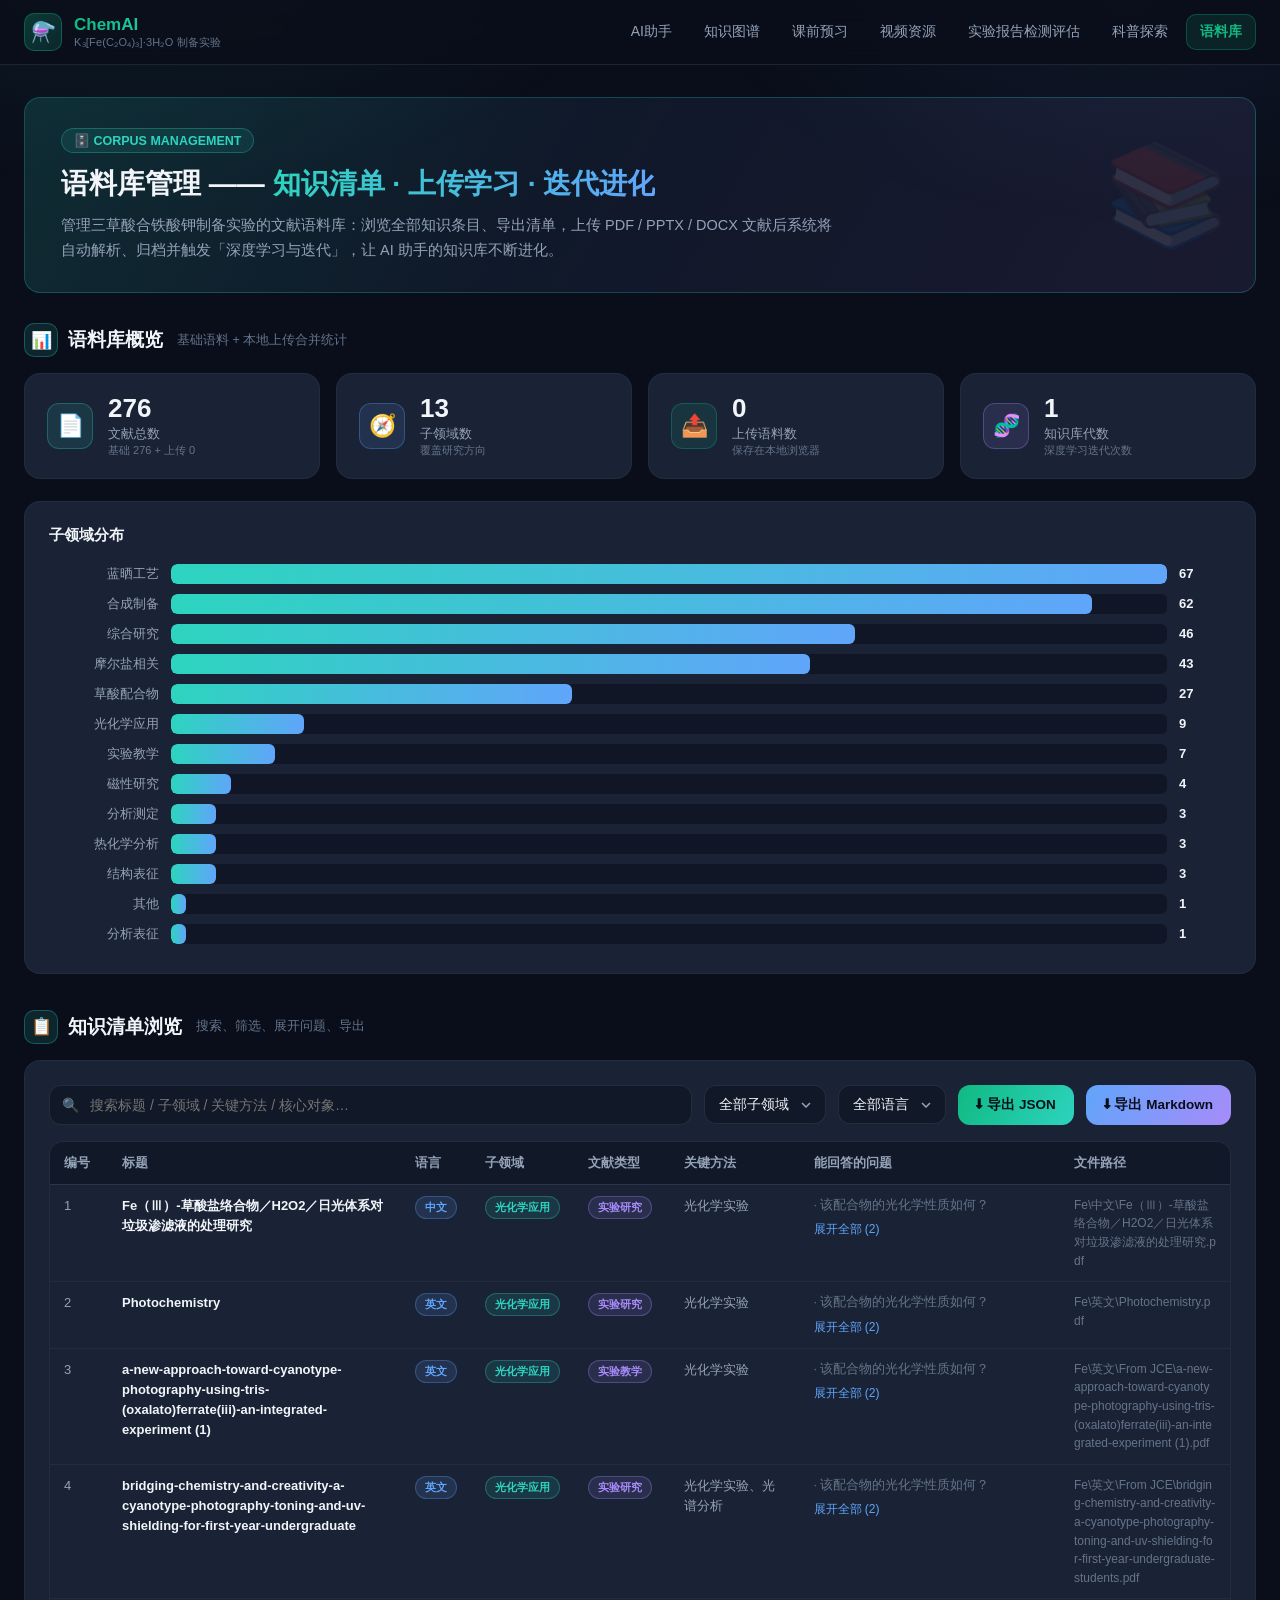
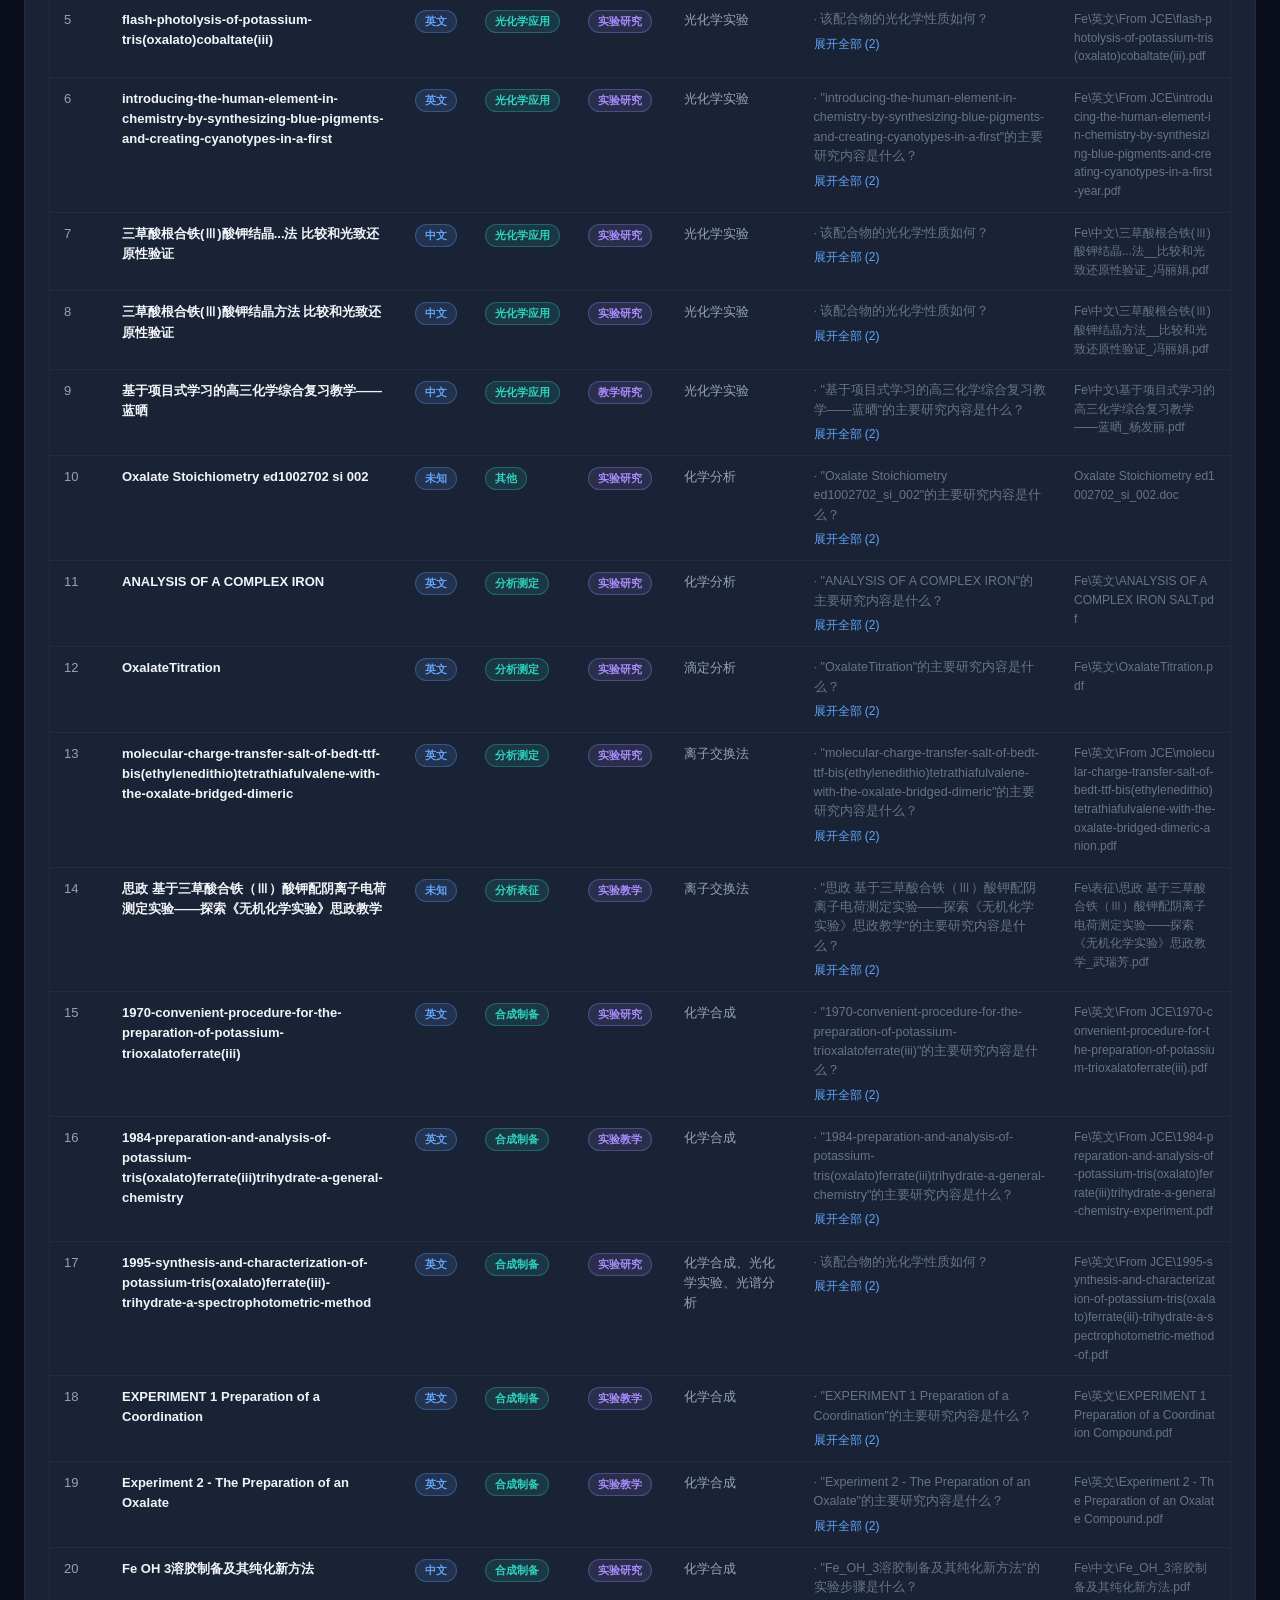
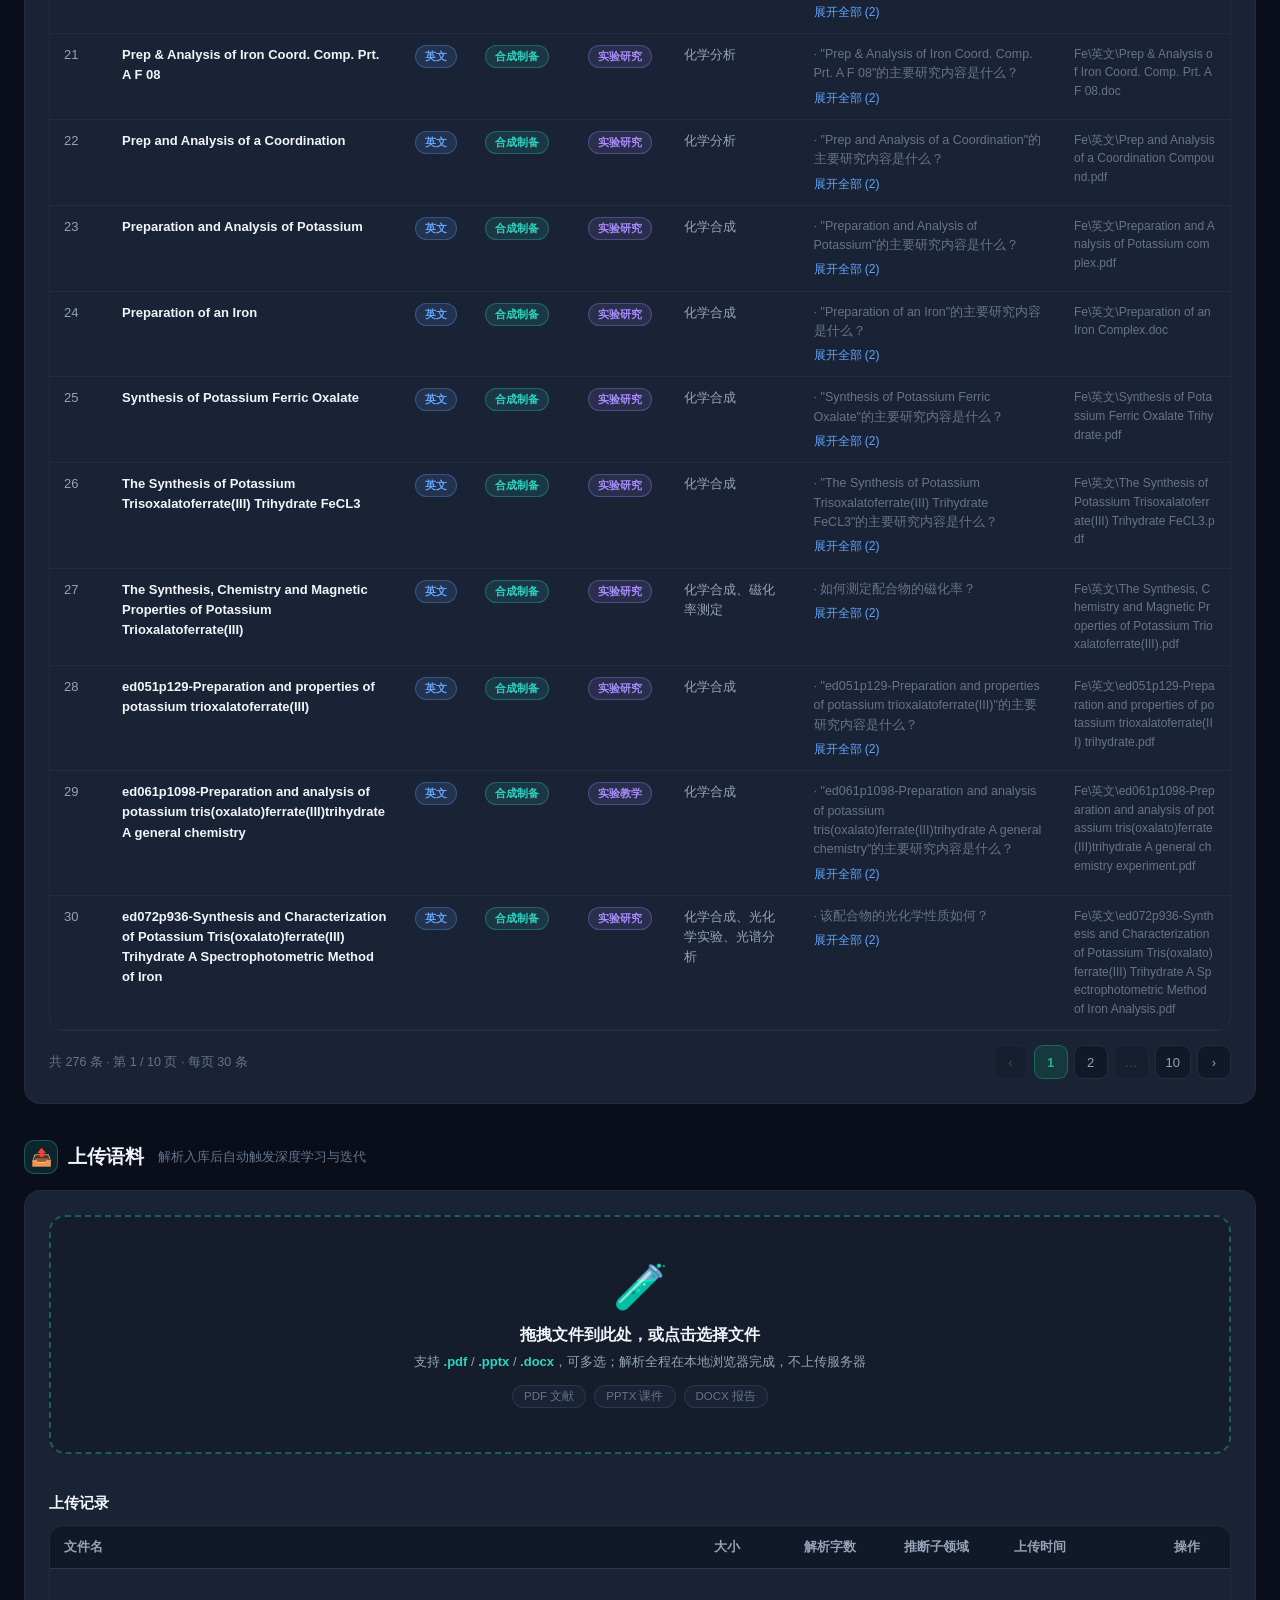
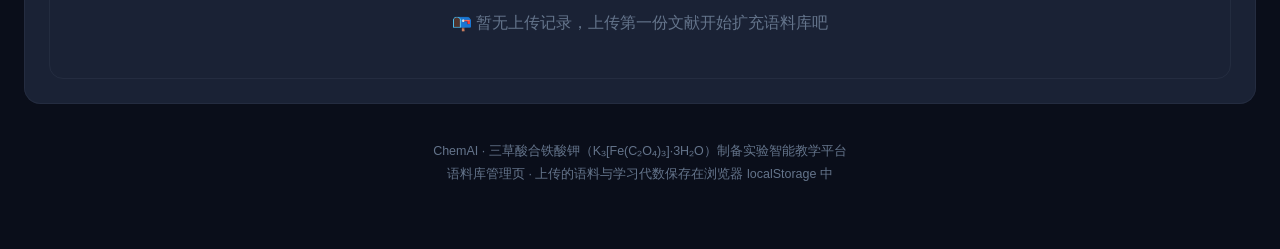
==== corpus.html @ 84cdccba "优化v2：语料检索AI助手(双模式)+图谱语料互通+语料上传学习+课前预习+新评分标准(5/10/25/25/15/20)+仅DOCX含图片解析+视频扩充" ====
<!DOCTYPE html>
<html lang="zh-CN">
<head>
<meta charset="UTF-8"/>
<meta name="viewport" content="width=device-width, initial-scale=1.0"/>
<title>语料库管理 — 三草酸合铁酸钾制备实验 · ChemAI</title>
<script src="assets/vendor/jszip.min.js"></script>
<script src="assets/vendor/pdf.min.js"></script>
<style>
:root{
  --bg:#0a0e1a;--bg2:#111827;--card:#1a2235;--card-hover:#243049;
  --emerald:#10b981;--teal:#2dd4bf;--purple:#a78bfa;--yellow:#fbbf24;--red:#f87171;--blue:#60a5fa;
  --t1:#f1f5f9;--t2:#94a3b8;--t3:#64748b;
  --bd:rgba(148,163,184,.08);--bd2:rgba(148,163,184,.15);
  --r:16px;
}
*{margin:0;padding:0;box-sizing:border-box}
body{background:var(--bg);color:var(--t1);font-family:"PingFang SC","Microsoft YaHei","Helvetica Neue",Arial,sans-serif;min-height:100vh;-webkit-font-smoothing:antialiased}
body::before{content:"";position:fixed;inset:0;pointer-events:none;z-index:0;background:radial-gradient(800px 400px at 12% -5%,rgba(45,212,191,.07),transparent 60%),radial-gradient(700px 380px at 88% 0%,rgba(96,165,250,.06),transparent 60%),radial-gradient(900px 500px at 50% 110%,rgba(16,185,129,.05),transparent 60%)}
a{text-decoration:none;color:inherit}
button{font-family:inherit}
/* ===== 导航（与全站统一） ===== */
.navbar{position:sticky;top:0;z-index:100;background:rgba(10,14,26,.82);backdrop-filter:blur(14px);-webkit-backdrop-filter:blur(14px);border-bottom:1px solid var(--bd2)}
.nav-inner{max-width:1280px;margin:0 auto;padding:0 24px;height:64px;display:flex;align-items:center;justify-content:space-between;gap:16px}
.logo{display:flex;align-items:center;gap:12px;flex-shrink:0;cursor:pointer}
.logo-icon{width:38px;height:38px;border-radius:10px;display:flex;align-items:center;justify-content:center;font-size:20px;background:linear-gradient(135deg,rgba(16,185,129,.25),rgba(45,212,191,.12));border:1px solid rgba(16,185,129,.35)}
.logo-name{font-weight:700;font-size:17px;background:linear-gradient(90deg,var(--emerald),var(--teal));-webkit-background-clip:text;background-clip:text;-webkit-text-fill-color:transparent}
.logo-sub{font-size:11px;color:var(--t3);letter-spacing:.2px}
.nav-links{display:flex;align-items:center;gap:4px;overflow-x:auto;scrollbar-width:none}
.nav-links::-webkit-scrollbar{display:none}
.nav-links a{padding:8px 13px;border-radius:10px;font-size:14px;color:var(--t2);white-space:nowrap;transition:all .2s;border:1px solid transparent}
.nav-links a:hover{color:var(--t1);background:var(--card-hover)}
.nav-links a.active{color:var(--emerald);background:rgba(16,185,129,.12);border-color:rgba(16,185,129,.3);font-weight:600}
/* ===== 布局 ===== */
.page{position:relative;z-index:1;max-width:1280px;margin:0 auto;padding:32px 24px 64px}
.section{margin-bottom:36px}
.section-title{display:flex;align-items:center;gap:10px;font-size:19px;font-weight:700;margin-bottom:16px}
.section-title .st-icon{width:34px;height:34px;border-radius:10px;display:flex;align-items:center;justify-content:center;font-size:17px;background:rgba(45,212,191,.12);border:1px solid rgba(45,212,191,.3)}
.section-title .st-sub{font-size:12.5px;color:var(--t3);font-weight:400;margin-left:4px}
/* 横幅 */
.banner{border-radius:var(--r);padding:30px 36px;margin-bottom:30px;position:relative;overflow:hidden;background:linear-gradient(120deg,rgba(45,212,191,.15),rgba(96,165,250,.07) 45%,rgba(167,139,250,.1));border:1px solid rgba(45,212,191,.25)}
.banner::after{content:"📚";position:absolute;right:26px;top:50%;transform:translateY(-50%);font-size:100px;opacity:.1;pointer-events:none}
.banner-tag{display:inline-flex;align-items:center;gap:6px;font-size:12.5px;color:var(--teal);background:rgba(45,212,191,.1);border:1px solid rgba(45,212,191,.3);padding:4px 12px;border-radius:999px;margin-bottom:12px;font-weight:600}
.banner h1{font-size:28px;font-weight:700;margin-bottom:10px}
.banner h1 .hl{background:linear-gradient(90deg,var(--teal),var(--blue));-webkit-background-clip:text;background-clip:text;-webkit-text-fill-color:transparent}
.banner p{color:var(--t2);font-size:14.5px;max-width:780px;line-height:1.7}
/* 统计卡 */
.stats{display:grid;grid-template-columns:repeat(4,1fr);gap:16px;margin-bottom:22px}
.stat{background:var(--card);border:1px solid var(--bd);border-radius:var(--r);padding:20px 22px;display:flex;align-items:center;gap:15px;transition:transform .2s,border-color .2s,background .2s}
.stat:hover{transform:translateY(-3px);background:var(--card-hover);border-color:var(--bd2)}
.stat-icon{width:46px;height:46px;border-radius:12px;display:flex;align-items:center;justify-content:center;font-size:22px;flex-shrink:0}
.stat-num{font-size:26px;font-weight:700;line-height:1.1}
.stat-label{font-size:12.5px;color:var(--t2);margin-top:3px}
.stat-sub{font-size:11px;color:var(--t3)}
/* 卡片通用 */
.card{background:var(--card);border:1px solid var(--bd);border-radius:var(--r);padding:24px}
/* 条形图 */
.bar-row{display:grid;grid-template-columns:110px 1fr 52px;align-items:center;gap:12px;padding:5px 0;font-size:13px}
.bar-name{color:var(--t2);text-align:right;white-space:nowrap;overflow:hidden;text-overflow:ellipsis}
.bar-track{height:20px;background:rgba(10,14,26,.55);border-radius:6px;overflow:hidden}
.bar-fill{height:100%;border-radius:6px;background:linear-gradient(90deg,var(--teal),var(--blue));width:0;transition:width .8s cubic-bezier(.2,.8,.3,1);min-width:2px}
.bar-count{color:var(--t1);font-weight:600;font-variant-numeric:tabular-nums}
/* 工具栏 */
.toolbar{display:flex;gap:12px;flex-wrap:wrap;align-items:center;margin-bottom:16px}
.search-box{flex:1;min-width:220px;position:relative}
.search-box input{width:100%;background:var(--bg2);border:1px solid var(--bd2);border-radius:12px;padding:11px 14px 11px 40px;color:var(--t1);font-size:14px;outline:none;transition:border-color .2s}
.search-box input:focus{border-color:var(--teal)}
.search-box::before{content:"🔍";position:absolute;left:13px;top:50%;transform:translateY(-50%);font-size:14px;opacity:.6}
select.sel{background:var(--bg2);border:1px solid var(--bd2);border-radius:12px;padding:11px 36px 11px 14px;color:var(--t1);font-size:13.5px;outline:none;cursor:pointer;appearance:none;background-image:url("data:image/svg+xml,%3Csvg xmlns='http://www.w3.org/2000/svg' width='10' height='6'%3E%3Cpath d='M1 1l4 4 4-4' stroke='%2394a3b8' fill='none' stroke-width='1.5'/%3E%3C/svg%3E");background-repeat:no-repeat;background-position:right 14px center}
select.sel:focus{border-color:var(--teal)}
select.sel option{background:var(--bg2)}
.btn{display:inline-flex;align-items:center;gap:7px;padding:11px 18px;border-radius:12px;font-size:13.5px;font-weight:600;border:1px solid var(--bd2);background:var(--bg2);color:var(--t2);cursor:pointer;transition:all .2s;white-space:nowrap}
.btn:hover{color:var(--t1);background:var(--card-hover);border-color:rgba(148,163,184,.3)}
.btn-primary{background:linear-gradient(120deg,var(--emerald),var(--teal));color:#04101a;border:none}
.btn-primary:hover{filter:brightness(1.12);color:#04101a}
.btn-blue{background:linear-gradient(120deg,var(--blue),var(--purple));color:#0a0e1a;border:none}
.btn-blue:hover{filter:brightness(1.12);color:#0a0e1a}
/* 表格 */
.table-wrap{overflow-x:auto;border:1px solid var(--bd);border-radius:14px}
table{width:100%;border-collapse:collapse;font-size:13px;min-width:960px}
thead th{background:var(--bg2);color:var(--t2);font-weight:600;text-align:left;padding:12px 14px;border-bottom:1px solid var(--bd2);white-space:nowrap;position:sticky;top:0}
tbody td{padding:11px 14px;border-bottom:1px solid var(--bd);color:var(--t2);vertical-align:top;line-height:1.55}
tbody tr{transition:background .15s}
tbody tr:hover{background:rgba(36,48,73,.45)}
td .t-title{color:var(--t1);font-weight:600;max-width:320px}
.badge{display:inline-block;padding:2px 9px;border-radius:999px;font-size:11px;font-weight:600;white-space:nowrap}
.badge-up{background:rgba(16,185,129,.15);color:var(--emerald);border:1px solid rgba(16,185,129,.4)}
.badge-lang{background:rgba(96,165,250,.13);color:var(--blue);border:1px solid rgba(96,165,250,.3)}
.badge-sub{background:rgba(45,212,191,.12);color:var(--teal);border:1px solid rgba(45,212,191,.3)}
.badge-doc{background:rgba(167,139,250,.12);color:var(--purple);border:1px solid rgba(167,139,250,.3)}
.q-list{max-width:280px}
.q-item{color:var(--t3);font-size:12.5px;margin-bottom:4px;display:none}
.q-item:first-child{display:block}
.q-toggle{color:var(--blue);cursor:pointer;font-size:12px;user-select:none;white-space:nowrap}
.q-toggle:hover{text-decoration:underline}
tr.expanded .q-item{display:block}
.path-cell{max-width:220px;word-break:break-all;color:var(--t3);font-size:12px}
.empty-tip{text-align:center;padding:44px 20px;color:var(--t3)}
/* 分页 */
.pager{display:flex;align-items:center;justify-content:space-between;gap:14px;margin-top:14px;flex-wrap:wrap}
.pager-info{font-size:12.5px;color:var(--t3)}
.pager-btns{display:flex;gap:6px;flex-wrap:wrap}
.pager-btns button{min-width:34px;height:34px;padding:0 10px;border-radius:9px;border:1px solid var(--bd2);background:var(--bg2);color:var(--t2);font-size:13px;cursor:pointer;transition:all .15s}
.pager-btns button:hover:not(:disabled){background:var(--card-hover);color:var(--t1)}
.pager-btns button.cur{background:rgba(16,185,129,.15);color:var(--emerald);border-color:rgba(16,185,129,.4);font-weight:700}
.pager-btns button:disabled{opacity:.35;cursor:not-allowed}
/* 上传区 */
.dropzone{border:2px dashed rgba(45,212,191,.35);border-radius:var(--r);padding:44px 26px;text-align:center;cursor:pointer;transition:all .25s;background:rgba(17,24,39,.5)}
.dropzone:hover,.dropzone.drag{border-color:var(--teal);background:rgba(45,212,191,.06)}
.dz-icon{font-size:44px;margin-bottom:12px}
.dz-title{font-size:16px;font-weight:700;margin-bottom:7px}
.dz-sub{font-size:13px;color:var(--t2)}
.dz-sub b{color:var(--teal)}
.dz-types{margin-top:14px;display:flex;gap:8px;justify-content:center}
.dz-types span{font-size:11.5px;padding:3px 11px;border-radius:999px;background:var(--card);border:1px solid var(--bd2);color:var(--t3)}
/* 解析进度 */
.parse-list{margin-top:16px;display:flex;flex-direction:column;gap:9px}
.parse-item{display:flex;align-items:center;gap:12px;background:var(--bg2);border:1px solid var(--bd);border-radius:12px;padding:11px 16px;font-size:13px}
.parse-item .pi-icon{font-size:17px}
.parse-item .pi-name{color:var(--t1);font-weight:600;flex-shrink:0;max-width:280px;overflow:hidden;text-overflow:ellipsis;white-space:nowrap}
.parse-item .pi-status{color:var(--t2);flex:1;font-size:12.5px}
.parse-item.ok .pi-status{color:var(--emerald)}
.parse-item.err .pi-status{color:var(--red)}
.spinner{width:15px;height:15px;border:2px solid rgba(45,212,191,.25);border-top-color:var(--teal);border-radius:50%;animation:spin .8s linear infinite;flex-shrink:0}
@keyframes spin{to{transform:rotate(360deg)}}
/* 上传记录 */
.rec-table .badge-sub{cursor:default}
.del-btn{background:none;border:none;color:var(--t3);cursor:pointer;font-size:13px;padding:4px 8px;border-radius:7px;transition:all .15s}
.del-btn:hover{color:var(--red);background:rgba(248,113,113,.1)}
/* 迭代模态 */
.modal-mask{position:fixed;inset:0;z-index:200;background:rgba(6,9,18,.88);backdrop-filter:blur(8px);display:none;align-items:center;justify-content:center;padding:20px}
.modal-mask.show{display:flex}
.modal{background:var(--bg2);border:1px solid var(--bd2);border-radius:20px;width:100%;max-width:560px;padding:36px 38px;box-shadow:0 24px 70px rgba(0,0,0,.6);position:relative;overflow:hidden}
.modal::before{content:"";position:absolute;top:0;left:0;right:0;height:3px;background:linear-gradient(90deg,var(--emerald),var(--teal),var(--blue))}
.modal h2{font-size:20px;font-weight:700;margin-bottom:6px;display:flex;align-items:center;gap:10px}
.modal-sub{font-size:13px;color:var(--t2);margin-bottom:24px}
.it-step{display:flex;align-items:center;gap:14px;padding:12px 14px;border-radius:12px;transition:background .3s;margin-bottom:4px}
.it-step .it-ico{width:36px;height:36px;border-radius:10px;display:flex;align-items:center;justify-content:center;font-size:17px;background:var(--card);border:1px solid var(--bd2);flex-shrink:0}
.it-step .it-label{font-size:14px;font-weight:600;color:var(--t3)}
.it-step .it-desc{font-size:12px;color:var(--t3);margin-top:2px}
.it-step .it-state{margin-left:auto;flex-shrink:0;width:22px;text-align:center}
.it-step.active{background:rgba(45,212,191,.07)}
.it-step.active .it-label{color:var(--t1)}
.it-step.done .it-label{color:var(--t2)}
.it-step .check{color:var(--emerald);font-size:16px;display:none}
.it-step.done .check{display:inline}
.it-step .spinner{display:none}
.it-step.active .spinner{display:block}
.gen-result{display:none;text-align:center;margin-top:20px;padding:20px;border-radius:14px;background:linear-gradient(120deg,rgba(16,185,129,.14),rgba(45,212,191,.07));border:1px solid rgba(16,185,129,.35)}
.gen-result.show{display:block;animation:pop .4s cubic-bezier(.2,1.4,.4,1)}
@keyframes pop{from{transform:scale(.85);opacity:0}to{transform:scale(1);opacity:1}}
.gen-result .gr-num{font-size:34px;font-weight:800;background:linear-gradient(90deg,var(--emerald),var(--teal));-webkit-background-clip:text;background-clip:text;-webkit-text-fill-color:transparent}
.gen-result .gr-text{font-size:13.5px;color:var(--t2);margin-top:6px}
.modal-close{display:none;margin:22px auto 0}
.modal-close.show{display:inline-flex}
/* 提示条 */
.notice{display:none;align-items:flex-start;gap:10px;background:rgba(251,191,36,.08);border:1px solid rgba(251,191,36,.3);color:var(--yellow);border-radius:12px;padding:12px 16px;font-size:13px;margin-bottom:18px;line-height:1.6}
.notice.show{display:flex}
/* toast */
#toast{position:fixed;bottom:28px;left:50%;transform:translateX(-50%) translateY(20px);z-index:300;background:var(--card-hover);border:1px solid var(--bd2);color:var(--t1);padding:12px 22px;border-radius:12px;font-size:13.5px;opacity:0;pointer-events:none;transition:all .3s;box-shadow:0 10px 30px rgba(0,0,0,.5);max-width:88vw}
#toast.show{opacity:1;transform:translateX(-50%) translateY(0)}
#toast.error{border-color:rgba(248,113,113,.5);color:var(--red)}
footer{text-align:center;color:var(--t3);font-size:12.5px;line-height:1.8;margin-top:12px}
@media (max-width:960px){.stats{grid-template-columns:repeat(2,1fr)}}
@media (max-width:640px){
  .banner{padding:24px 20px}.banner h1{font-size:22px}
  .stats{grid-template-columns:1fr 1fr;gap:10px}.stat{padding:15px}
  .nav-inner{padding:0 14px}.page{padding:22px 14px 48px}.logo-sub{display:none}
  .modal{padding:26px 20px}.bar-row{grid-template-columns:88px 1fr 44px}
  /* 移动端精简表格列：隐藏 文献类型/关键方法/文件路径 */
  #listBody td:nth-child(5),#listBody td:nth-child(6),#listBody td:nth-child(8),
  .table-wrap:not(.rec-table) thead th:nth-child(5),
  .table-wrap:not(.rec-table) thead th:nth-child(6),
  .table-wrap:not(.rec-table) thead th:nth-child(8){display:none}
  .table-wrap table{min-width:520px}
  .rec-table table{min-width:520px!important}
}
</style>
</head>
<body>
<nav class="navbar">
  <div class="nav-inner">
    <a class="logo" href="index.html">
      <div class="logo-icon">⚗️</div>
      <div class="logo-text">
        <div class="logo-name">ChemAI</div>
        <div class="logo-sub">K₃[Fe(C₂O₄)₃]·3H₂O 制备实验</div>
      </div>
    </a>
    <div class="nav-links">
      <a href="assistant.html">AI助手</a>
      <a href="knowledge.html">知识图谱</a>
      <a href="prep.html">课前预习</a>
      <a href="index.html#/videos">视频资源</a>
      <a href="index.html#/report">实验报告检测评估</a>
      <a href="index.html#/explore">科普探索</a>
      <a href="corpus.html" class="active">语料库</a>
    </div>
  </div>
</nav>

<div class="page">
  <!-- 横幅 -->
  <section class="banner">
    <div class="banner-tag">🗄️ CORPUS MANAGEMENT</div>
    <h1>语料库管理 —— <span class="hl">知识清单 · 上传学习 · 迭代进化</span></h1>
    <p>管理三草酸合铁酸钾制备实验的文献语料库：浏览全部知识条目、导出清单，上传 PDF / PPTX / DOCX 文献后系统将自动解析、归档并触发「深度学习与迭代」，让 AI 助手的知识库不断进化。</p>
  </section>

  <div class="notice" id="corpusNotice">⚠️ <span id="corpusNoticeText"></span></div>

  <!-- A. 概览区 -->
  <section class="section">
    <div class="section-title"><div class="st-icon">📊</div>语料库概览<span class="st-sub">基础语料 + 本地上传合并统计</span></div>
    <div class="stats">
      <div class="stat">
        <div class="stat-icon" style="background:rgba(45,212,191,.12);border:1px solid rgba(45,212,191,.3)">📄</div>
        <div><div class="stat-num" id="statTotal">—</div><div class="stat-label">文献总数</div><div class="stat-sub" id="statTotalSub"></div></div>
      </div>
      <div class="stat">
        <div class="stat-icon" style="background:rgba(96,165,250,.12);border:1px solid rgba(96,165,250,.3)">🧭</div>
        <div><div class="stat-num" id="statSubfields">—</div><div class="stat-label">子领域数</div><div class="stat-sub">覆盖研究方向</div></div>
      </div>
      <div class="stat">
        <div class="stat-icon" style="background:rgba(16,185,129,.12);border:1px solid rgba(16,185,129,.3)">📤</div>
        <div><div class="stat-num" id="statUploaded">0</div><div class="stat-label">上传语料数</div><div class="stat-sub">保存在本地浏览器</div></div>
      </div>
      <div class="stat">
        <div class="stat-icon" style="background:rgba(167,139,250,.12);border:1px solid rgba(167,139,250,.3)">🧬</div>
        <div><div class="stat-num" id="statGen">1</div><div class="stat-label">知识库代数</div><div class="stat-sub">深度学习迭代次数</div></div>
      </div>
    </div>
    <div class="card">
      <div style="font-size:15px;font-weight:700;margin-bottom:14px">子领域分布</div>
      <div id="barChart"></div>
    </div>
  </section>

  <!-- B. 知识清单浏览 -->
  <section class="section">
    <div class="section-title"><div class="st-icon">📋</div>知识清单浏览<span class="st-sub">搜索、筛选、展开问题、导出</span></div>
    <div class="card">
      <div class="toolbar">
        <div class="search-box"><input id="searchInput" type="text" placeholder="搜索标题 / 子领域 / 关键方法 / 核心对象…"/></div>
        <select class="sel" id="subfieldSel"><option value="">全部子领域</option></select>
        <select class="sel" id="langSel">
          <option value="">全部语言</option>
          <option value="中文">中文</option>
          <option value="英文">英文</option>
          <option value="未知">未知</option>
        </select>
        <button class="btn btn-primary" id="exportJsonBtn">⬇ 导出 JSON</button>
        <button class="btn btn-blue" id="exportMdBtn">⬇ 导出 Markdown</button>
      </div>
      <div class="table-wrap">
        <table>
          <thead><tr>
            <th style="width:58px">编号</th><th>标题</th><th style="width:70px">语言</th>
            <th style="width:100px">子领域</th><th style="width:96px">文献类型</th><th style="width:130px">关键方法</th>
            <th>能回答的问题</th><th style="width:170px">文件路径</th>
          </tr></thead>
          <tbody id="listBody"></tbody>
        </table>
        <div class="empty-tip" id="emptyTip" style="display:none">😶 没有符合条件的条目，试试调整搜索或筛选条件</div>
      </div>
      <div class="pager">
        <div class="pager-info" id="pagerInfo"></div>
        <div class="pager-btns" id="pagerBtns"></div>
      </div>
    </div>
  </section>

  <!-- C. 上传语料 -->
  <section class="section">
    <div class="section-title"><div class="st-icon">📤</div>上传语料<span class="st-sub">解析入库后自动触发深度学习与迭代</span></div>
    <div class="card">
      <div class="dropzone" id="dropzone">
        <div class="dz-icon">🧪</div>
        <div class="dz-title">拖拽文件到此处，或点击选择文件</div>
        <div class="dz-sub">支持 <b>.pdf</b> / <b>.pptx</b> / <b>.docx</b>，可多选；解析全程在本地浏览器完成，不上传服务器</div>
        <div class="dz-types"><span>PDF 文献</span><span>PPTX 课件</span><span>DOCX 报告</span></div>
        <input type="file" id="fileInput" accept=".pdf,.pptx,.docx" multiple style="display:none"/>
      </div>
      <div class="parse-list" id="parseList"></div>

      <div style="display:flex;align-items:center;justify-content:space-between;margin:24px 0 12px;flex-wrap:wrap;gap:10px">
        <div style="font-size:15px;font-weight:700">上传记录</div>
        <div style="font-size:12.5px;color:var(--t3)" id="recCount"></div>
      </div>
      <div class="table-wrap rec-table">
        <table style="min-width:760px">
          <thead><tr>
            <th>文件名</th><th style="width:90px">大小</th><th style="width:100px">解析字数</th>
            <th style="width:110px">推断子领域</th><th style="width:160px">上传时间</th><th style="width:70px">操作</th>
          </tr></thead>
          <tbody id="recBody"></tbody>
        </table>
        <div class="empty-tip" id="recEmpty">📭 暂无上传记录，上传第一份文献开始扩充语料库吧</div>
      </div>
    </div>
  </section>

  <footer>
    ChemAI · 三草酸合铁酸钾（K₃[Fe(C₂O₄)₃]·3H₂O）制备实验智能教学平台<br/>
    语料库管理页 · 上传的语料与学习代数保存在浏览器 localStorage 中
  </footer>
</div>

<!-- 深度学习与迭代模态 -->
<div class="modal-mask" id="iterModal">
  <div class="modal">
    <h2>🧠 深度学习与迭代</h2>
    <div class="modal-sub">系统正在消化新上传的语料，更新知识库与检索模型…</div>
    <div id="iterSteps"></div>
    <div class="gen-result" id="genResult">
      <div class="gr-num" id="genNum">第 2 代</div>
      <div class="gr-text" id="genText">已完成第 2 代学习迭代，知识库已更新</div>
    </div>
    <button class="btn btn-primary modal-close" id="iterClose">完成</button>
  </div>
</div>

<div id="toast"></div>
<script>
/* ================= 数据与存储 ================= */
const LS_UPLOAD='chemai_corpus_uploaded', LS_GEN='chemai_generation';
let baseEntries=[], uploadedEntries=[], kgNodes=null;
const state={search:'',subfield:'',lang:'',page:1,perPage:30};

function loadUploaded(){try{const v=JSON.parse(localStorage.getItem(LS_UPLOAD));return Array.isArray(v)?v:[]}catch(e){return[]}}
function saveUploaded(){try{localStorage.setItem(LS_UPLOAD,JSON.stringify(uploadedEntries))}catch(e){toast('本地存储写入失败，上传条目可能无法保存','error')}}
function getGen(){try{const n=parseInt(localStorage.getItem(LS_GEN));return Number.isFinite(n)&&n>0?n:1}catch(e){return 1}}
function setGen(n){try{localStorage.setItem(LS_GEN,String(n))}catch(e){}}
function mergedEntries(){return baseEntries.concat(uploadedEntries)}
function nextUploadId(){return uploadedEntries.reduce((m,e)=>Math.max(m,e.id||1000),999)+1}

function toast(msg,type){
  const t=document.getElementById('toast');
  t.textContent=msg;t.className='show'+(type==='error'?' error':'');
  clearTimeout(t._tm);t._tm=setTimeout(()=>t.className='',2600);
}
function esc(s){return String(s==null?'':s).replace(/&/g,'&amp;').replace(/</g,'&lt;').replace(/>/g,'&gt;').replace(/"/g,'&quot;')}
function fmtSize(b){if(!b&&b!==0)return'—';if(b<1024)return b+' B';if(b<1048576)return (b/1024).toFixed(1)+' KB';return (b/1048576).toFixed(1)+' MB'}
function fmtTime(iso){try{const d=new Date(iso);const p=n=>String(n).padStart(2,'0');return d.getFullYear()+'-'+p(d.getMonth()+1)+'-'+p(d.getDate())+' '+p(d.getHours())+':'+p(d.getMinutes())}catch(e){return iso||'—'}}

/* ================= 初始化 ================= */
async function init(){
  uploadedEntries=loadUploaded();
  await loadCorpus();
  bindEvents();
  refreshAll();
}
async function loadCorpus(){
  try{
    const r=await fetch('data/corpus.json',{cache:'no-store'});
    if(!r.ok)throw new Error('HTTP '+r.status);
    const d=await r.json();
    baseEntries=Array.isArray(d.entries)?d.entries:[];
    if(!baseEntries.length)throw new Error('清单为空');
  }catch(e){
    baseEntries=[];
    const n=document.getElementById('corpusNotice');
    document.getElementById('corpusNoticeText').textContent='无法加载 data/corpus.json（'+e.message+'）。若通过 file:// 直接打开页面，请改用本地 HTTP 服务器访问；上传语料功能不受影响。';
    n.classList.add('show');
  }
}

/* ================= 渲染：概览 ================= */
function refreshStats(){
  const m=mergedEntries();
  document.getElementById('statTotal').textContent=m.length;
  document.getElementById('statTotalSub').textContent='基础 '+(baseEntries.length||0)+' + 上传 '+uploadedEntries.length;
  document.getElementById('statSubfields').textContent=new Set(m.map(e=>e.subfield||'其他')).size;
  document.getElementById('statUploaded').textContent=uploadedEntries.length;
  document.getElementById('statGen').textContent=getGen();
}
function refreshBarChart(){
  const counts={};
  mergedEntries().forEach(e=>{const k=e.subfield||'其他';counts[k]=(counts[k]||0)+1});
  const rows=Object.entries(counts).sort((a,b)=>b[1]-a[1]);
  const max=rows.length?rows[0][1]:1;
  document.getElementById('barChart').innerHTML=rows.map(([k,v])=>
    '<div class="bar-row"><div class="bar-name" title="'+esc(k)+'">'+esc(k)+'</div>'+
    '<div class="bar-track"><div class="bar-fill" data-w="'+(v/max*100).toFixed(1)+'"></div></div>'+
    '<div class="bar-count">'+v+'</div></div>').join('')||'<div class="empty-tip">暂无数据</div>';
  requestAnimationFrame(()=>setTimeout(()=>{
    document.querySelectorAll('.bar-fill').forEach(el=>el.style.width=el.dataset.w+'%');
  },30));
}

/* ================= 渲染：清单 ================= */
function refreshSubfieldOptions(){
  const sel=document.getElementById('subfieldSel');
  const cur=sel.value;
  const set=[...new Set(mergedEntries().map(e=>e.subfield||'其他'))];
  sel.innerHTML='<option value="">全部子领域</option>'+set.map(s=>'<option value="'+esc(s)+'">'+esc(s)+'</option>').join('');
  if(set.includes(cur))sel.value=cur;
}
function filteredEntries(){
  const q=state.search.trim().toLowerCase();
  return mergedEntries().filter(e=>{
    if(state.subfield&&(e.subfield||'其他')!==state.subfield)return false;
    if(state.lang&&(e.lang||'未知')!==state.lang)return false;
    if(q){
      const hay=[e.title,e.subfield,e.methods,e.objects].join(' ').toLowerCase();
      if(!hay.includes(q))return false;
    }
    return true;
  });
}
function refreshList(){
  const list=filteredEntries();
  const total=list.length, per=state.perPage;
  const pages=Math.max(1,Math.ceil(total/per));
  if(state.page>pages)state.page=pages;
  const start=(state.page-1)*per;
  const slice=list.slice(start,start+per);
  const body=document.getElementById('listBody');
  body.innerHTML=slice.map(e=>{
    const qs=Array.isArray(e.questions)?e.questions:[];
    const qHtml=qs.length
      ?'<div class="q-list">'+qs.map(q=>'<div class="q-item">· '+esc(q)+'</div>').join('')+
       (qs.length>1?'<span class="q-toggle" data-act="q">展开全部 ('+qs.length+')</span>':'')+'</div>'
      :'<span style="color:var(--t3)">—</span>';
    return '<tr>'+
      '<td>'+esc(e.id)+'</td>'+
      '<td><div class="t-title">'+esc(e.title)+'</div>'+(e.uploaded?'<span class="badge badge-up" style="margin-top:5px">上传</span>':'')+'</td>'+
      '<td><span class="badge badge-lang">'+esc(e.lang||'未知')+'</span></td>'+
      '<td><span class="badge badge-sub">'+esc(e.subfield||'其他')+'</span></td>'+
      '<td><span class="badge badge-doc">'+esc(e.doctype||'—')+'</span></td>'+
      '<td>'+esc(e.methods||'—')+'</td>'+
      '<td>'+qHtml+'</td>'+
      '<td><div class="path-cell">'+esc(e.path||'—')+'</div></td>'+
    '</tr>';
  }).join('');
  document.getElementById('emptyTip').style.display=total?'none':'block';
  document.getElementById('pagerInfo').textContent='共 '+total+' 条 · 第 '+state.page+' / '+pages+' 页 · 每页 '+per+' 条';
  renderPager(pages);
}
function renderPager(pages){
  const box=document.getElementById('pagerBtns');
  const cur=state.page;
  let nums=[];
  if(pages<=7){for(let i=1;i<=pages;i++)nums.push(i)}
  else{
    nums=[1];
    if(cur>3)nums.push('…');
    for(let i=Math.max(2,cur-1);i<=Math.min(pages-1,cur+1);i++)nums.push(i);
    if(cur<pages-2)nums.push('…');
    nums.push(pages);
  }
  box.innerHTML='<button data-p="prev" '+(cur<=1?'disabled':'')+'>‹</button>'+
    nums.map(n=>n==='…'?'<button disabled>…</button>':'<button data-p="'+n+'" class="'+(n===cur?'cur':'')+'">'+n+'</button>').join('')+
    '<button data-p="next" '+(cur>=pages?'disabled':'')+'>›</button>';
}

/* ================= 渲染：上传记录 ================= */
function refreshRecords(){
  const body=document.getElementById('recBody');
  const recs=[...uploadedEntries].sort((a,b)=>(b.time||'').localeCompare(a.time||''));
  body.innerHTML=recs.map(e=>'<tr>'+
    '<td><div class="t-title" style="max-width:260px">'+esc(e.path||e.title)+'</div></td>'+
    '<td>'+fmtSize(e.fileSize)+'</td>'+
    '<td>'+(e.charCount!=null?e.charCount.toLocaleString():'—')+'</td>'+
    '<td><span class="badge badge-sub">'+esc(e.subfield||'其他')+'</span></td>'+
    '<td style="white-space:nowrap">'+fmtTime(e.time)+'</td>'+
    '<td><button class="del-btn" data-del="'+e.id+'" title="删除该条上传语料">🗑 删除</button></td>'+
  '</tr>').join('');
  document.getElementById('recEmpty').style.display=recs.length?'none':'block';
  document.getElementById('recCount').textContent=recs.length?('共 '+recs.length+' 条，删除将同步移除知识清单中的对应条目'):'';
}
function refreshAll(){refreshStats();refreshBarChart();refreshSubfieldOptions();refreshList();refreshRecords()}

/* ================= 导出 ================= */
function download(name,content,mime){
  const blob=new Blob([content],{type:mime});
  const a=document.createElement('a');
  a.href=URL.createObjectURL(blob);a.download=name;
  document.body.appendChild(a);a.click();
  setTimeout(()=>{URL.revokeObjectURL(a.href);a.remove()},800);
}
function exportJSON(){
  const data={name:'三草酸合铁酸钾语料库知识清单（合并导出）',exportedAt:new Date().toISOString(),
    generation:getGen(),total:mergedEntries().length,
    baseCount:baseEntries.length,uploadedCount:uploadedEntries.length,
    entries:mergedEntries()};
  download('chemai_knowledge_list.json',JSON.stringify(data,null,2),'application/json');
  toast('已导出 JSON 知识清单（'+data.total+' 条）');
}
function exportMD(){
  const m=mergedEntries();
  let md='# 三草酸合铁酸钾语料库知识清单（合并导出）\n\n'+
    '- 导出时间：'+fmtTime(new Date().toISOString())+'\n'+
    '- 知识库代数：第 '+getGen()+' 代\n'+
    '- 条目总数：'+m.length+'（基础 '+baseEntries.length+' + 上传 '+uploadedEntries.length+'）\n\n'+
    '| 编号 | 标题 | 语言 | 子领域 | 文献类型 | 关键方法 | 能回答的问题 | 文件路径 |\n'+
    '|---|---|---|---|---|---|---|---|\n';
  m.forEach(e=>{
    const cell=s=>String(s==null?'—':s).replace(/\|/g,'\\|').replace(/\n/g,'<br>');
    md+='| '+cell(e.id)+' | '+cell(e.title)+(e.uploaded?' 【上传】':'')+' | '+cell(e.lang||'未知')+' | '+cell(e.subfield)+' | '+cell(e.doctype)+' | '+cell(e.methods)+' | '+cell((e.questions||[]).join('；'))+' | '+cell(e.path)+' |\n';
  });
  download('chemai_knowledge_list.md',md,'text/markdown');
  toast('已导出 Markdown 知识清单（'+m.length+' 条）');
}

/* ================= 文件解析 ================= */
function xmlToText(xml){
  return xml
    .replace(/<w:tab\b[^>]*\/?>/g,'\t').replace(/<w:br\b[^>]*\/?>/g,'\n')
    .replace(/<\/w:p>/g,'\n').replace(/<\/a:p>/g,'\n')
    .replace(/<[^>]+>/g,'')
    .replace(/&lt;/g,'<').replace(/&gt;/g,'>').replace(/&quot;/g,'"').replace(/&apos;/g,"'").replace(/&amp;/g,'&')
    .replace(/[ \t]+\n/g,'\n').replace(/\n{3,}/g,'\n\n').trim();
}
async function parseDocx(buf){
  const zip=await JSZip.loadAsync(buf);
  const f=zip.file('word/document.xml');
  if(!f)throw new Error('无效的 DOCX：缺少 word/document.xml');
  return xmlToText(await f.async('string'));
}
async function parsePptx(buf){
  const zip=await JSZip.loadAsync(buf);
  const names=Object.keys(zip.files).filter(n=>/^ppt\/slides\/slide\d+\.xml$/.test(n))
    .sort((a,b)=>parseInt(a.match(/\d+/)[0])-parseInt(b.match(/\d+/)[0]));
  if(!names.length)throw new Error('无效的 PPTX：未找到幻灯片内容');
  const parts=[];
  for(const n of names){parts.push(xmlToText(await zip.file(n).async('string')))}
  return parts.join('\n\n');
}
async function parsePdf(buf,onProgress){
  if(!window.pdfjsLib)throw new Error('pdf.js 未加载');
  pdfjsLib.GlobalWorkerOptions.workerSrc='assets/vendor/pdf.worker.min.js';
  const pdf=await pdfjsLib.getDocument({data:buf}).promise;
  const parts=[];
  for(let p=1;p<=pdf.numPages;p++){
    const page=await pdf.getPage(p);
    const tc=await page.getTextContent();
    parts.push(tc.items.map(i=>i.str).join(' '));
    if(onProgress)onProgress(p,pdf.numPages);
  }
  return parts.join('\n');
}

/* ================= 条目推断 ================= */
function inferSubfield(text){
  const t=text.toLowerCase();
  if(/蓝晒|cyanotype/.test(t))return'蓝晒工艺';
  if(/光化学|光致|感光|photochem/.test(t))return'光化学应用';
  if(/合成|制备|synthes|prepar/.test(t))return'合成制备';
  if(/磁化率|磁性|magnet/.test(t))return'磁性研究';
  if(/滴定|分析测定|titrat/.test(t))return'分析测定';
  if(/教学|课程|pedagog|teaching/.test(t))return'实验教学';
  return'综合研究';
}
function inferMethods(text){
  if(/蓝晒|cyanotype/i.test(text))return'蓝晒印相法';
  if(/光化学|光致|感光/i.test(text))return'光化学实验';
  if(/合成|制备/i.test(text))return'合成制备实验';
  if(/磁化率/i.test(text))return'磁化率测定';
  if(/滴定/i.test(text))return'滴定分析';
  if(/分光|光谱|吸光/i.test(text))return'分光光度法';
  return'实验研究方法';
}
function inferDatatype(text,subfield){
  if(subfield==='实验教学'||/教学|课程/.test(text))return'教学案例与课程资料';
  if(/光谱|谱图|红外|XRD/i.test(text))return'谱图与结构数据';
  return'实验数据与条件参数';
}
function makeEntry(file,text){
  const title=file.name.replace(/\.[^.]+$/,'');
  const probe=(title+' '+text).slice(0,20000);
  const subfield=inferSubfield(probe);
  return{
    id:nextUploadId(),title:title,
    lang:/[\u4e00-\u9fa5]/.test(text.slice(0,600))?'中文':'英文',
    subfield:subfield,
    doctype:subfield==='实验教学'?'实验教学':'实验研究',
    objects:'三草酸合铁酸钾',
    methods:inferMethods(probe),
    datatype:inferDatatype(probe,subfield),
    depth:'实验研究级别',difficulty:'进阶级',
    path:file.name,
    questions:[title+'的主要研究内容是什么？','该文献的实验方法有哪些？'],
    content:text.slice(0,3000),
    uploaded:true,fileSize:file.size,charCount:text.length,
    time:new Date().toISOString()
  };
}

/* ================= 知识图谱关联 ================= */
async function loadKG(){
  if(kgNodes)return kgNodes;
  try{
    const r=await fetch('data/kg.json',{cache:'no-store'});
    if(!r.ok)throw 0;
    const d=await r.json();
    kgNodes=Array.isArray(d.nodes)?d.nodes:[];
  }catch(e){kgNodes=[]}
  return kgNodes;
}
function matchKGCount(entries,nodes){
  if(!nodes.length||!entries.length)return 0;
  const hay=entries.map(e=>[e.title,e.subfield,e.methods,e.content].join(' ')).join(' ');
  return nodes.filter(n=>n.name&&n.name.length>=2&&hay.includes(n.name)).length;
}

/* ================= 上传流程 ================= */
function addParseItem(file){
  const list=document.getElementById('parseList');
  const item=document.createElement('div');
  item.className='parse-item';
  item.innerHTML='<div class="spinner"></div><div class="pi-name" title="'+esc(file.name)+'">'+esc(file.name)+'</div><div class="pi-status">解析中…</div>';
  list.appendChild(item);
  return item;
}
async function handleFiles(fileList){
  const files=[...fileList].filter(f=>/\.(pdf|docx|pptx)$/i.test(f.name));
  if(!files.length){toast('仅支持 .pdf / .pptx / .docx 文件','error');return}
  const newly=[];
  for(const f of files){
    const item=addParseItem(f);
    try{
      const buf=await f.arrayBuffer();
      let text='';
      if(/\.docx$/i.test(f.name)){
        item.querySelector('.pi-status').textContent='解包 DOCX 并提取文本…';
        text=await parseDocx(buf);
      }else if(/\.pptx$/i.test(f.name)){
        item.querySelector('.pi-status').textContent='解包 PPTX 并提取幻灯片文本…';
        text=await parsePptx(buf);
      }else{
        text=await parsePdf(buf,(p,n)=>{item.querySelector('.pi-status').textContent='解析 PDF 第 '+p+' / '+n+' 页…'});
      }
      if(!text||!text.trim())throw new Error('未能提取到文本内容');
      const entry=makeEntry(f,text);
      uploadedEntries.push(entry);saveUploaded();newly.push(entry);
      item.classList.add('ok');
      item.querySelector('.spinner').outerHTML='<span class="pi-icon">✅</span>';
      item.querySelector('.pi-status').textContent='解析成功 · '+entry.charCount.toLocaleString()+' 字 · 归入「'+entry.subfield+'」 · 条目 #'+entry.id;
    }catch(err){
      item.classList.add('err');
      item.querySelector('.spinner').outerHTML='<span class="pi-icon">❌</span>';
      item.querySelector('.pi-status').textContent='解析失败：'+(err&&err.message?err.message:'未知错误')+'（已跳过，继续处理其它文件）';
    }
  }
  refreshAll();
  if(newly.length){await runIteration(newly)}
  else{toast('没有文件解析成功','error')}
}

/* ================= 深度学习与迭代动画 ================= */
const sleep=ms=>new Promise(r=>setTimeout(r,ms));
async function runIteration(newEntries){
  const modal=document.getElementById('iterModal');
  const stepsBox=document.getElementById('iterSteps');
  const genResult=document.getElementById('genResult');
  const closeBtn=document.getElementById('iterClose');
  genResult.classList.remove('show');closeBtn.classList.remove('show');
  const steps=[
    {ico:'🧹',label:'语料解析与清洗',desc:'规范化文本、去除噪声字符与无效片段'},
    {ico:'🔑',label:'特征提取与关键词索引重建',desc:'提取关键词，重建倒排索引（'+newEntries.length+' 篇新语料）'},
    {ico:'🕸️',label:'知识图谱关联映射',desc:'正在匹配知识图谱节点…'},
    {ico:'🔎',label:'检索模型更新',desc:'刷新检索权重与语义向量表示'},
    {ico:'✨',label:'迭代完成',desc:'知识库完成一轮进化'}
  ];
  stepsBox.innerHTML=steps.map((s,i)=>'<div class="it-step" id="itstep'+i+'">'+
    '<div class="it-ico">'+s.ico+'</div>'+
    '<div><div class="it-label">'+(i+1)+'. '+s.label+'</div><div class="it-desc" id="itdesc'+i+'">'+s.desc+'</div></div>'+
    '<div class="it-state"><div class="spinner"></div><span class="check">✔</span></div></div>').join('');
  modal.classList.add('show');
  for(let i=0;i<steps.length;i++){
    const el=document.getElementById('itstep'+i);
    el.classList.add('active');
    if(i===2){
      const nodes=await loadKG();
      await sleep(650);
      const n=matchKGCount(newEntries,nodes);
      document.getElementById('itdesc2').textContent=n>0
        ?'匹配知识图谱节点关键词，关联到 '+n+' 个图谱节点'
        :'匹配知识图谱节点关键词，未匹配到节点（已建立基础关联）';
    }else if(i===4){
      await sleep(600);
    }else{
      await sleep(650+Math.random()*350);
    }
    el.classList.remove('active');el.classList.add('done');
  }
  const gen=getGen()+1;setGen(gen);
  document.getElementById('genNum').textContent='第 '+gen+' 代';
  document.getElementById('genText').textContent='已完成第 '+gen+' 代学习迭代，知识库已更新（新增 '+newEntries.length+' 篇语料）';
  genResult.classList.add('show');closeBtn.classList.add('show');
  refreshAll();
}

/* ================= 事件绑定 ================= */
function bindEvents(){
  const dz=document.getElementById('dropzone'),fi=document.getElementById('fileInput');
  dz.addEventListener('click',()=>fi.click());
  fi.addEventListener('change',()=>{if(fi.files.length)handleFiles(fi.files);fi.value=''});
  ['dragenter','dragover'].forEach(ev=>dz.addEventListener(ev,e=>{e.preventDefault();dz.classList.add('drag')}));
  ['dragleave','drop'].forEach(ev=>dz.addEventListener(ev,e=>{e.preventDefault();dz.classList.remove('drag')}));
  dz.addEventListener('drop',e=>{if(e.dataTransfer.files.length)handleFiles(e.dataTransfer.files)});

  let searchTm;
  document.getElementById('searchInput').addEventListener('input',e=>{
    clearTimeout(searchTm);
    searchTm=setTimeout(()=>{state.search=e.target.value;state.page=1;refreshList()},160);
  });
  document.getElementById('subfieldSel').addEventListener('change',e=>{state.subfield=e.target.value;state.page=1;refreshList()});
  document.getElementById('langSel').addEventListener('change',e=>{state.lang=e.target.value;state.page=1;refreshList()});
  document.getElementById('exportJsonBtn').addEventListener('click',exportJSON);
  document.getElementById('exportMdBtn').addEventListener('click',exportMD);

  document.getElementById('pagerBtns').addEventListener('click',e=>{
    const b=e.target.closest('button');if(!b||b.disabled)return;
    const p=b.dataset.p;
    const pages=Math.max(1,Math.ceil(filteredEntries().length/state.perPage));
    if(p==='prev')state.page=Math.max(1,state.page-1);
    else if(p==='next')state.page=Math.min(pages,state.page+1);
    else state.page=parseInt(p);
    refreshList();
  });
  document.getElementById('listBody').addEventListener('click',e=>{
    const t=e.target.closest('.q-toggle');if(!t)return;
    const tr=t.closest('tr');tr.classList.toggle('expanded');
    t.textContent=tr.classList.contains('expanded')?'收起':'展开全部 ('+tr.querySelectorAll('.q-item').length+')';
  });
  document.getElementById('recBody').addEventListener('click',e=>{
    const b=e.target.closest('[data-del]');if(!b)return;
    const id=parseInt(b.dataset.del);
    uploadedEntries=uploadedEntries.filter(x=>x.id!==id);
    saveUploaded();refreshAll();
    toast('已删除该上传语料');
  });
  document.getElementById('iterClose').addEventListener('click',()=>document.getElementById('iterModal').classList.remove('show'));
}
init();
</script>
</body>
</html>
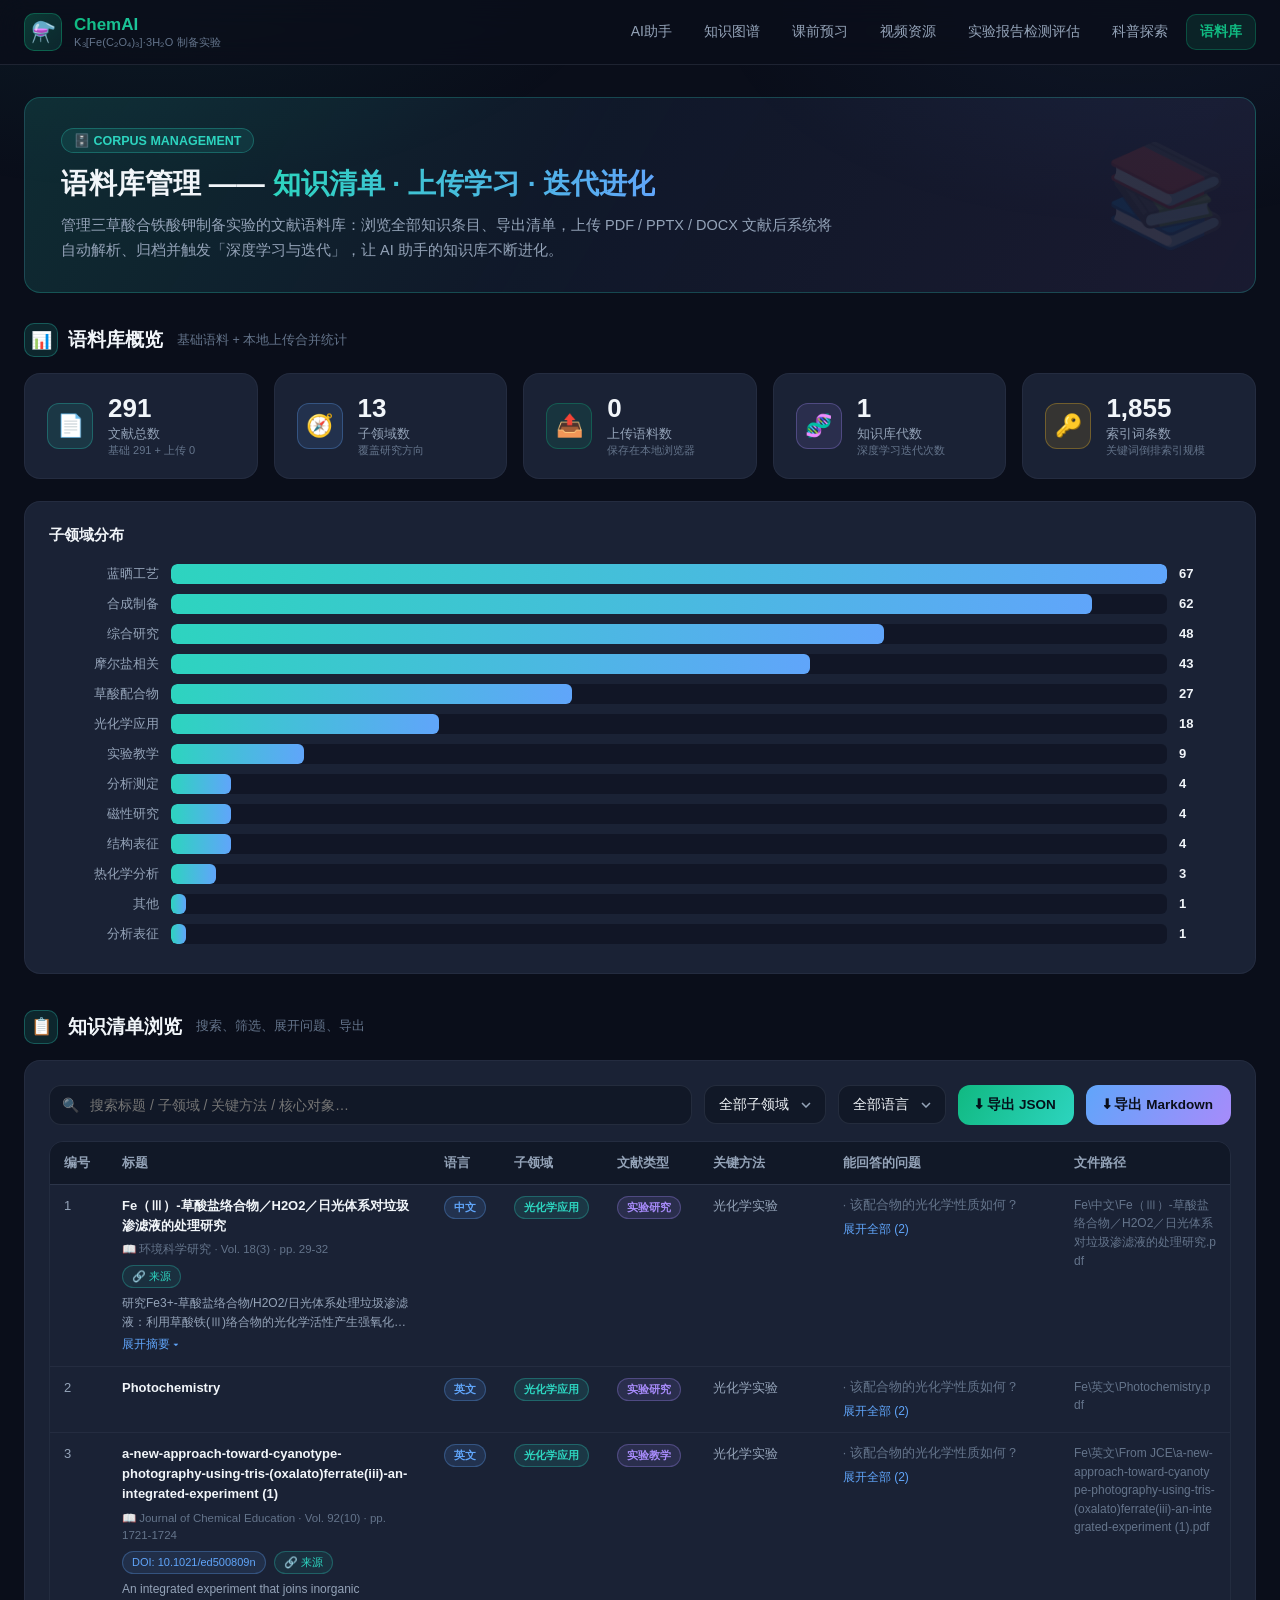
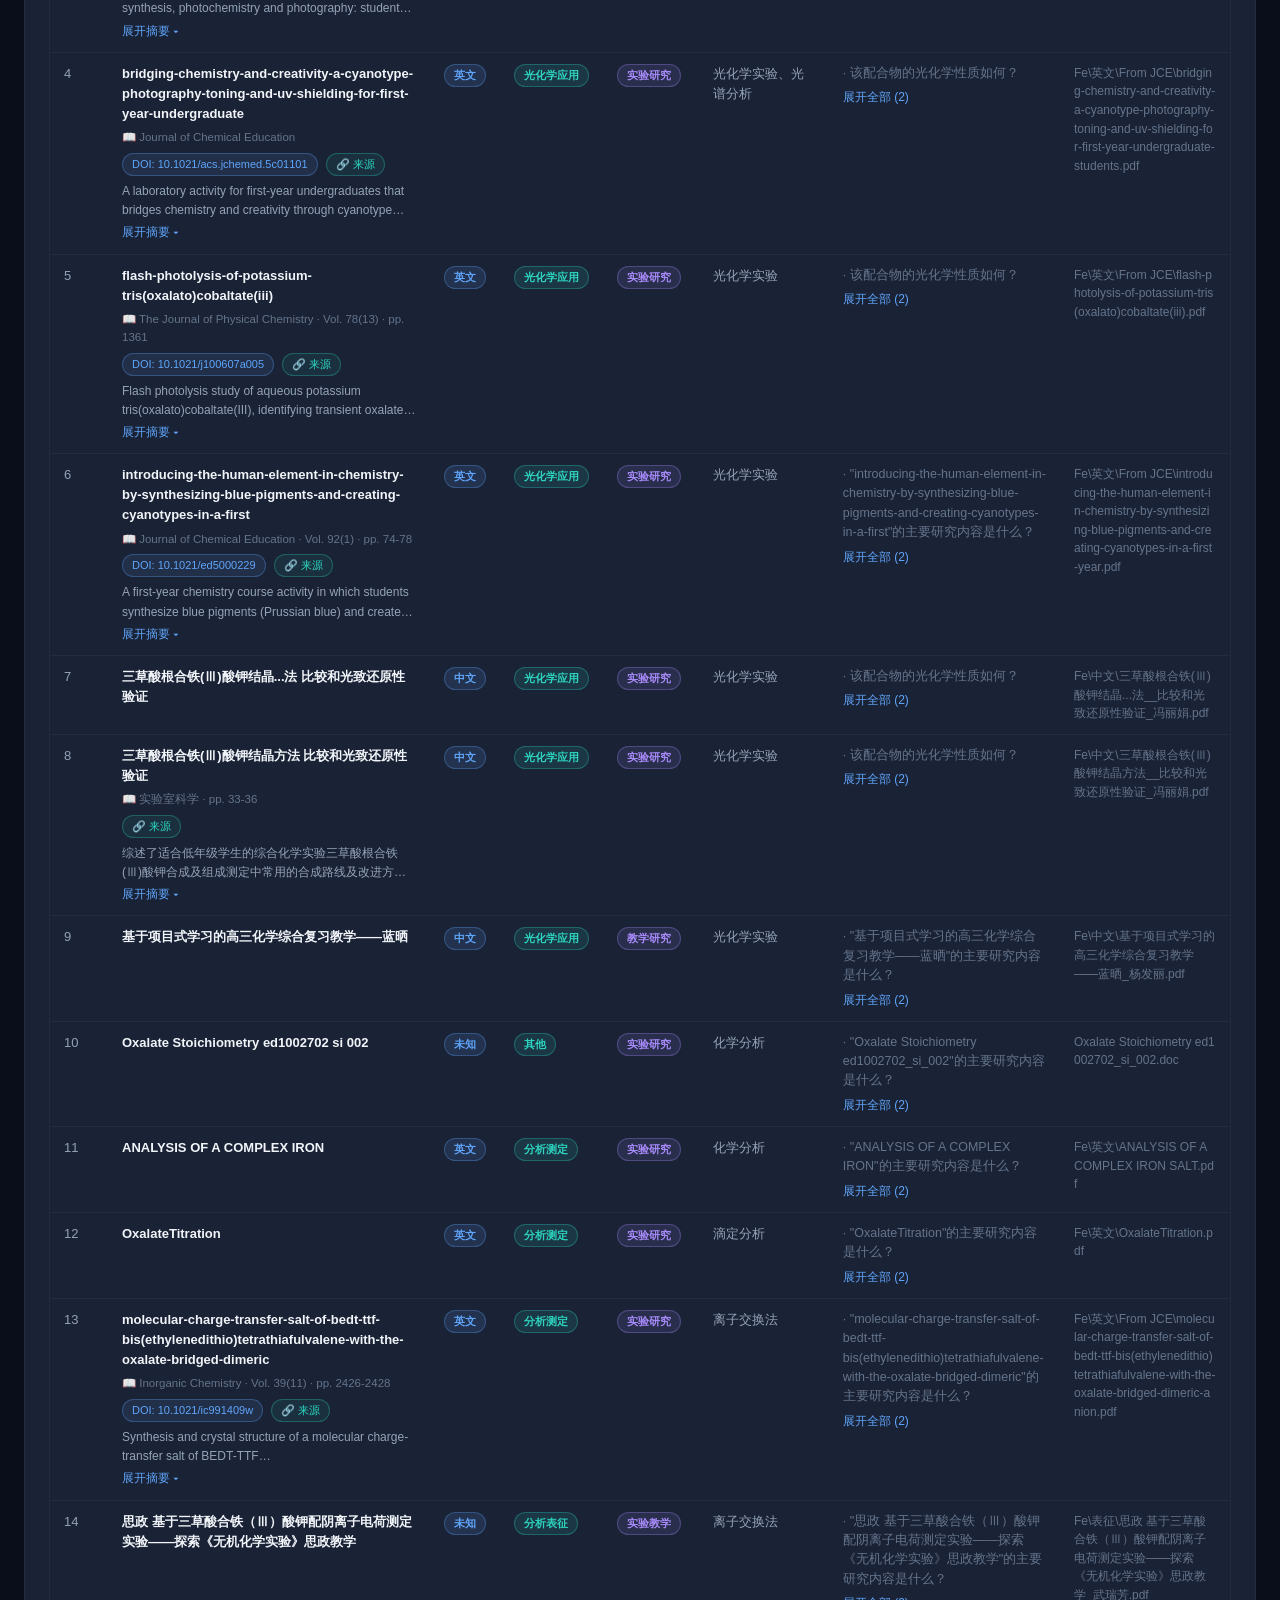
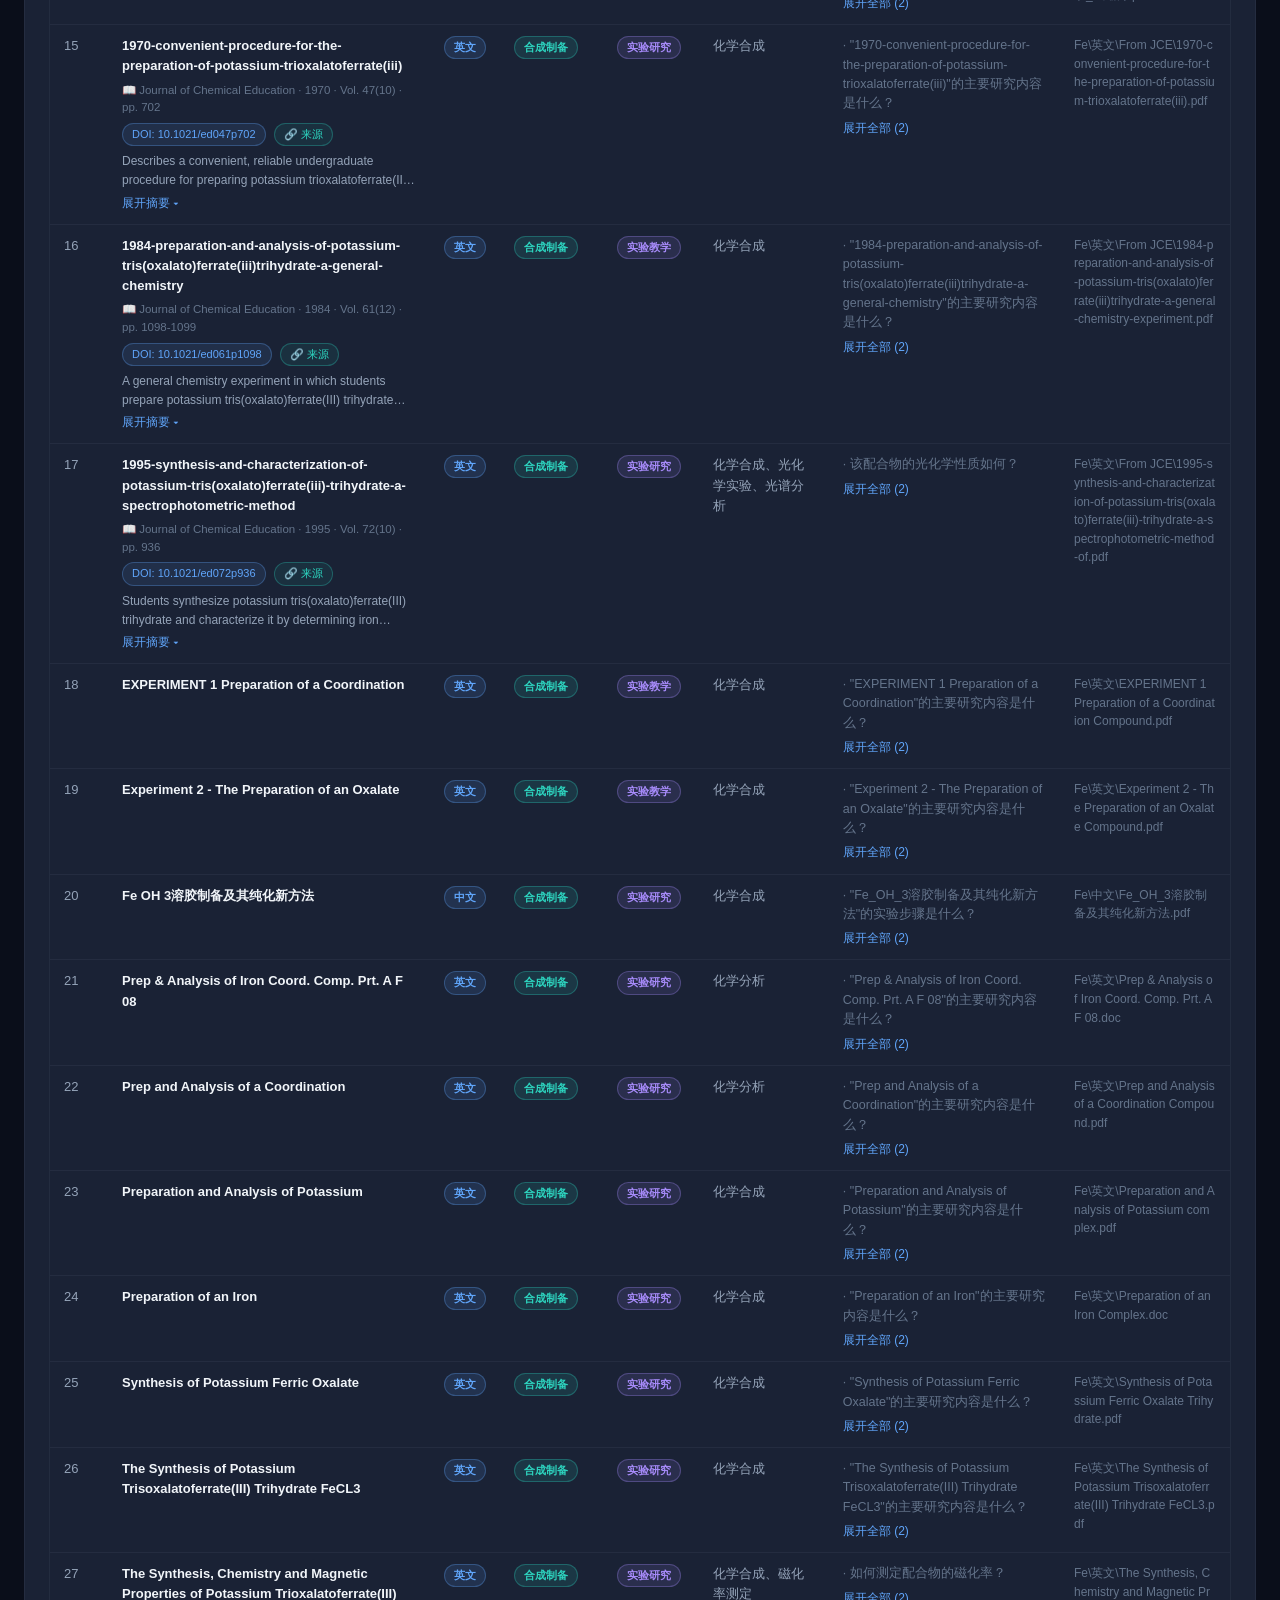
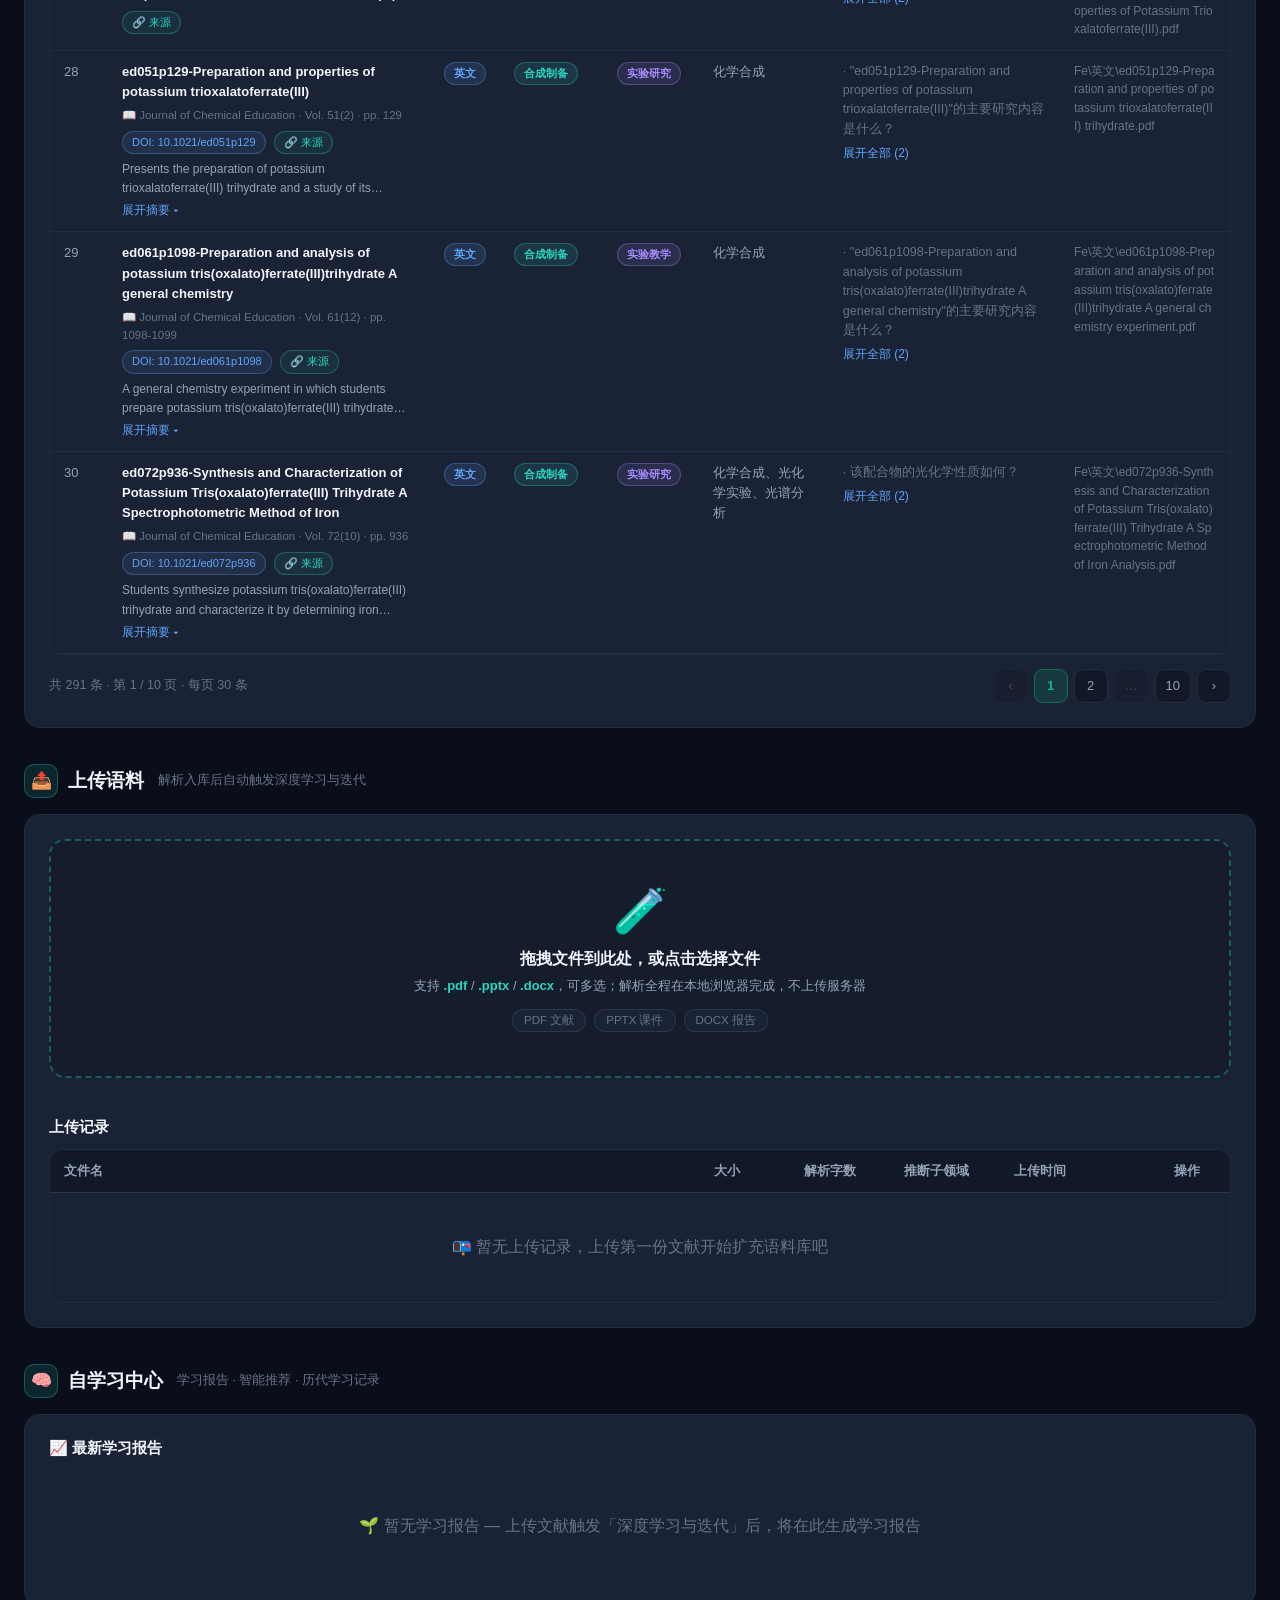
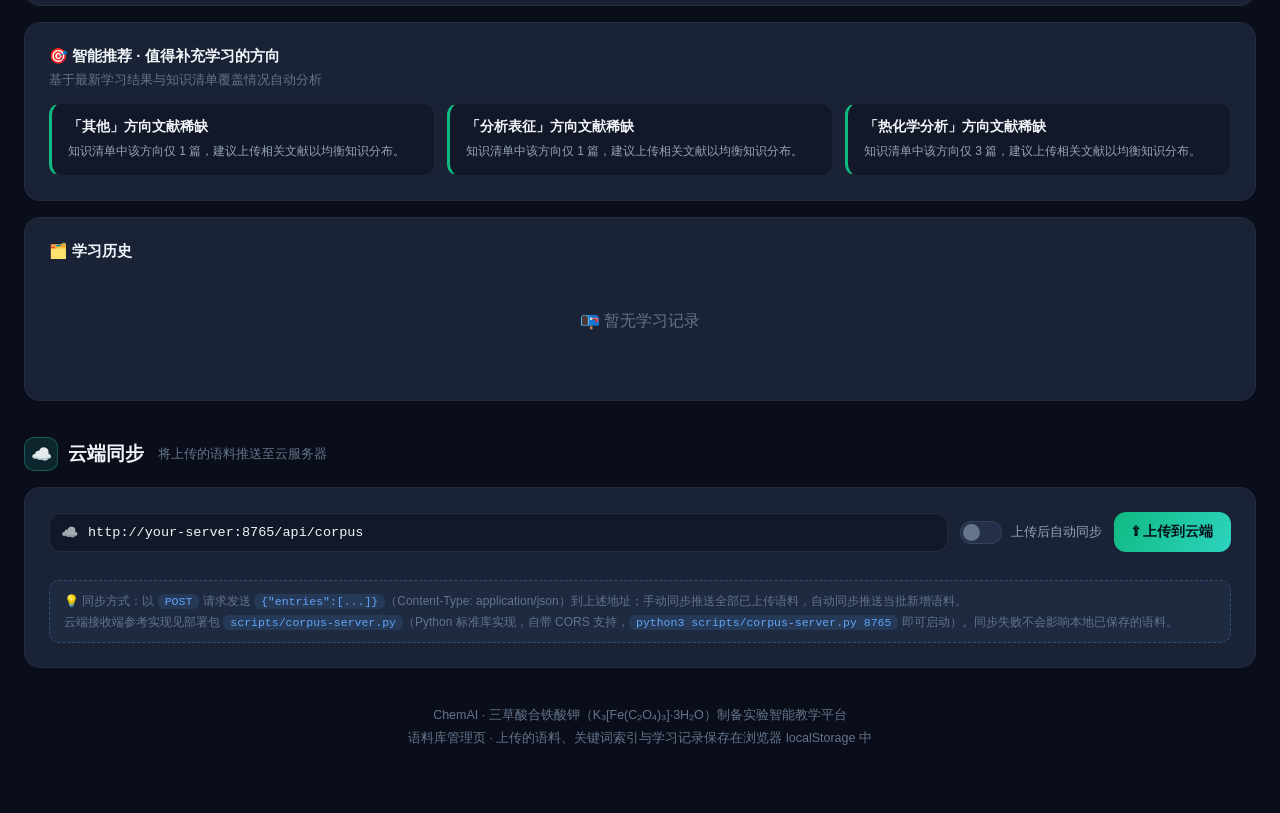
==== commit a9dcd4e6: "v3：身份门+全手册主页/教师与科普权限/PDF乱码修复/语料回答升级/知识清单充实291篇/图谱分层环形/自学习+云同步/删虚拟实验" ====
--- a/corpus.html
+++ b/corpus.html
@@ -45,7 +45,7 @@
 .banner h1 .hl{background:linear-gradient(90deg,var(--teal),var(--blue));-webkit-background-clip:text;background-clip:text;-webkit-text-fill-color:transparent}
 .banner p{color:var(--t2);font-size:14.5px;max-width:780px;line-height:1.7}
 /* 统计卡 */
-.stats{display:grid;grid-template-columns:repeat(4,1fr);gap:16px;margin-bottom:22px}
+.stats{display:grid;grid-template-columns:repeat(auto-fit,minmax(200px,1fr));gap:16px;margin-bottom:22px}
 .stat{background:var(--card);border:1px solid var(--bd);border-radius:var(--r);padding:20px 22px;display:flex;align-items:center;gap:15px;transition:transform .2s,border-color .2s,background .2s}
 .stat:hover{transform:translateY(-3px);background:var(--card-hover);border-color:var(--bd2)}
 .stat-icon{width:46px;height:46px;border-radius:12px;display:flex;align-items:center;justify-content:center;font-size:22px;flex-shrink:0}
@@ -95,6 +95,18 @@
 .q-toggle:hover{text-decoration:underline}
 tr.expanded .q-item{display:block}
 .path-cell{max-width:220px;word-break:break-all;color:var(--t3);font-size:12px}
+/* 文献信息（journal/doi/abstract/source_url） */
+.bib-journal{font-size:11.5px;color:var(--t3);margin-top:5px;line-height:1.55}
+.bib-links{display:flex;gap:8px;margin-top:6px;flex-wrap:wrap}
+.bib-link{font-size:11px;color:var(--blue);background:rgba(96,165,250,.1);border:1px solid rgba(96,165,250,.3);padding:2px 9px;border-radius:999px;white-space:nowrap;transition:background .15s}
+.bib-link:hover{background:rgba(96,165,250,.22)}
+.bib-link.src{color:var(--teal);border-color:rgba(45,212,191,.3);background:rgba(45,212,191,.08)}
+.bib-link.src:hover{background:rgba(45,212,191,.18)}
+.bib-abs{margin-top:6px;font-size:12px;color:var(--t2);line-height:1.6}
+.bib-abs .abs-text{display:-webkit-box;-webkit-line-clamp:2;-webkit-box-orient:vertical;overflow:hidden}
+tr.abs-open .bib-abs .abs-text{display:block;-webkit-line-clamp:unset}
+.abs-toggle{color:var(--blue);cursor:pointer;font-size:11.5px;user-select:none;white-space:nowrap;display:inline-block;margin-top:3px}
+.abs-toggle:hover{text-decoration:underline}
 .empty-tip{text-align:center;padding:44px 20px;color:var(--t3)}
 /* 分页 */
 .pager{display:flex;align-items:center;justify-content:space-between;gap:14px;margin-top:14px;flex-wrap:wrap}
@@ -156,6 +168,58 @@
 /* 提示条 */
 .notice{display:none;align-items:flex-start;gap:10px;background:rgba(251,191,36,.08);border:1px solid rgba(251,191,36,.3);color:var(--yellow);border-radius:12px;padding:12px 16px;font-size:13px;margin-bottom:18px;line-height:1.6}
 .notice.show{display:flex}
+/* ===== 自学习中心 ===== */
+.report-hero{background:linear-gradient(120deg,rgba(167,139,250,.13),rgba(96,165,250,.06));border:1px solid rgba(167,139,250,.3);border-radius:14px;padding:18px 22px;margin-bottom:18px;display:flex;align-items:center;gap:16px;flex-wrap:wrap}
+.report-hero .rh-gen{font-size:24px;font-weight:800;background:linear-gradient(90deg,var(--purple),var(--blue));-webkit-background-clip:text;background-clip:text;-webkit-text-fill-color:transparent;white-space:nowrap}
+.report-hero .rh-meta{font-size:12.5px;color:var(--t2);line-height:1.6}
+.report-grid{display:grid;grid-template-columns:repeat(2,1fr);gap:14px}
+.rg-box{background:rgba(10,14,26,.45);border:1px solid var(--bd);border-radius:12px;padding:14px 16px}
+.rg-title{font-size:12.5px;color:var(--t3);font-weight:600;margin-bottom:9px;display:flex;align-items:center;gap:6px}
+.rg-big{font-size:22px;font-weight:700;color:var(--t1)}
+.kw-chips{display:flex;flex-wrap:wrap;gap:6px}
+.kw-chip{font-size:12px;padding:3px 11px;border-radius:999px;background:rgba(45,212,191,.1);border:1px solid rgba(45,212,191,.3);color:var(--teal)}
+.kw-chip b{font-weight:700;margin-left:4px;color:var(--t1)}
+.node-chip{font-size:12px;padding:3px 11px;border-radius:999px;background:rgba(96,165,250,.1);border:1px solid rgba(96,165,250,.3);color:var(--blue)}
+.delta-chip{font-size:12px;padding:3px 11px;border-radius:999px;background:rgba(251,191,36,.09);border:1px solid rgba(251,191,36,.3);color:var(--yellow)}
+.delta-chip b{color:var(--emerald);margin-left:4px}
+/* 推荐 */
+.reco-list{display:grid;grid-template-columns:repeat(auto-fit,minmax(230px,1fr));gap:12px}
+.reco-item{background:rgba(10,14,26,.45);border:1px solid var(--bd);border-radius:12px;padding:14px 16px;border-left:3px solid var(--emerald);transition:transform .2s,border-color .2s}
+.reco-item:hover{transform:translateY(-2px);border-color:rgba(16,185,129,.4)}
+.reco-item .rc-title{font-size:13.5px;font-weight:700;color:var(--t1);margin-bottom:6px}
+.reco-item .rc-reason{font-size:12px;color:var(--t2);line-height:1.6}
+/* 学习历史 */
+.log-list{display:flex;flex-direction:column;gap:10px;margin-top:6px}
+.log-item{background:rgba(10,14,26,.45);border:1px solid var(--bd);border-radius:12px;padding:12px 16px;font-size:12.5px}
+.log-head{display:flex;align-items:center;gap:10px;flex-wrap:wrap;cursor:pointer;user-select:none}
+.log-head .lg-gen{font-weight:700;color:var(--purple);white-space:nowrap}
+.log-head .lg-time{color:var(--t3)}
+.log-head .lg-sum{color:var(--t2);flex:1}
+.log-head .lg-arrow{color:var(--t3);transition:transform .2s}
+.log-item.open .lg-arrow{transform:rotate(90deg)}
+.log-detail{display:none;margin-top:10px;padding-top:10px;border-top:1px dashed var(--bd2)}
+.log-item.open .log-detail{display:block}
+/* ===== 云端同步 ===== */
+.cloud-row{display:flex;gap:12px;flex-wrap:wrap;align-items:center}
+.cloud-row .ep{flex:1;min-width:260px;position:relative}
+.cloud-row input.ep-input{width:100%;background:var(--bg2);border:1px solid var(--bd2);border-radius:12px;padding:11px 14px 11px 38px;color:var(--t1);font-size:13.5px;outline:none;transition:border-color .2s;font-family:ui-monospace,Consolas,monospace}
+.cloud-row input.ep-input:focus{border-color:var(--blue)}
+.cloud-row .ep::before{content:"☁️";position:absolute;left:12px;top:50%;transform:translateY(-50%);font-size:14px;opacity:.7}
+.switch-wrap{display:flex;align-items:center;gap:9px;font-size:13px;color:var(--t2);cursor:pointer;user-select:none;white-space:nowrap}
+.switch{position:relative;width:42px;height:23px;flex-shrink:0}
+.switch input{opacity:0;width:0;height:0;position:absolute}
+.switch .track{position:absolute;inset:0;border-radius:999px;background:var(--card-hover);border:1px solid var(--bd2);transition:all .25s;cursor:pointer}
+.switch .track::after{content:"";position:absolute;top:2px;left:2px;width:17px;height:17px;border-radius:50%;background:var(--t3);transition:all .25s}
+.switch input:checked+.track{background:rgba(16,185,129,.3);border-color:rgba(16,185,129,.5)}
+.switch input:checked+.track::after{left:21px;background:var(--emerald)}
+.sync-list{margin-top:14px;display:flex;flex-direction:column;gap:8px}
+.sync-item{display:flex;align-items:flex-start;gap:10px;font-size:12.5px;background:rgba(10,14,26,.45);border:1px solid var(--bd);border-radius:10px;padding:9px 14px;line-height:1.55}
+.sync-item .sy-time{color:var(--t3);white-space:nowrap;flex-shrink:0}
+.sync-item.ok{border-color:rgba(16,185,129,.35)}.sync-item.ok .sy-msg{color:var(--emerald)}
+.sync-item.err{border-color:rgba(248,113,113,.35)}.sync-item.err .sy-msg{color:var(--red)}
+.sync-item.pending .sy-msg{color:var(--yellow)}
+.cloud-note{margin-top:14px;font-size:12px;color:var(--t3);background:rgba(96,165,250,.06);border:1px dashed rgba(96,165,250,.3);border-radius:10px;padding:10px 14px;line-height:1.7}
+.cloud-note code{color:var(--blue);background:rgba(96,165,250,.12);padding:1px 7px;border-radius:6px;font-family:ui-monospace,Consolas,monospace;font-size:11.5px}
 /* toast */
 #toast{position:fixed;bottom:28px;left:50%;transform:translateX(-50%) translateY(20px);z-index:300;background:var(--card-hover);border:1px solid var(--bd2);color:var(--t1);padding:12px 22px;border-radius:12px;font-size:13.5px;opacity:0;pointer-events:none;transition:all .3s;box-shadow:0 10px 30px rgba(0,0,0,.5);max-width:88vw}
 #toast.show{opacity:1;transform:translateX(-50%) translateY(0)}
@@ -167,6 +231,7 @@
   .stats{grid-template-columns:1fr 1fr;gap:10px}.stat{padding:15px}
   .nav-inner{padding:0 14px}.page{padding:22px 14px 48px}.logo-sub{display:none}
   .modal{padding:26px 20px}.bar-row{grid-template-columns:88px 1fr 44px}
+  .report-grid{grid-template-columns:1fr}
   /* 移动端精简表格列：隐藏 文献类型/关键方法/文件路径 */
   #listBody td:nth-child(5),#listBody td:nth-child(6),#listBody td:nth-child(8),
   .table-wrap:not(.rec-table) thead th:nth-child(5),
@@ -228,6 +293,10 @@
       <div class="stat">
         <div class="stat-icon" style="background:rgba(167,139,250,.12);border:1px solid rgba(167,139,250,.3)">🧬</div>
         <div><div class="stat-num" id="statGen">1</div><div class="stat-label">知识库代数</div><div class="stat-sub">深度学习迭代次数</div></div>
+      </div>
+      <div class="stat">
+        <div class="stat-icon" style="background:rgba(251,191,36,.12);border:1px solid rgba(251,191,36,.3)">🔑</div>
+        <div><div class="stat-num" id="statTerms">—</div><div class="stat-label">索引词条数</div><div class="stat-sub">关键词倒排索引规模</div></div>
       </div>
     </div>
     <div class="card">
@@ -300,9 +369,62 @@
     </div>
   </section>
 
+  <!-- D. 自学习中心 -->
+  <section class="section">
+    <div class="section-title"><div class="st-icon">🧠</div>自学习中心<span class="st-sub">学习报告 · 智能推荐 · 历代学习记录</span></div>
+
+    <!-- 最新学习报告 -->
+    <div class="card" style="margin-bottom:16px">
+      <div style="display:flex;align-items:center;justify-content:space-between;margin-bottom:14px;flex-wrap:wrap;gap:8px">
+        <div style="font-size:15px;font-weight:700">📈 最新学习报告</div>
+        <div style="font-size:12px;color:var(--t3)" id="reportTime"></div>
+      </div>
+      <div id="reportBody">
+        <div class="empty-tip">🌱 暂无学习报告 — 上传文献触发「深度学习与迭代」后，将在此生成学习报告</div>
+      </div>
+    </div>
+
+    <!-- 智能推荐 -->
+    <div class="card" style="margin-bottom:16px">
+      <div style="font-size:15px;font-weight:700;margin-bottom:6px">🎯 智能推荐 · 值得补充学习的方向</div>
+      <div style="font-size:12.5px;color:var(--t3);margin-bottom:14px">基于最新学习结果与知识清单覆盖情况自动分析</div>
+      <div class="reco-list" id="recoList"></div>
+    </div>
+
+    <!-- 学习历史 -->
+    <div class="card">
+      <div style="display:flex;align-items:center;justify-content:space-between;flex-wrap:wrap;gap:8px;margin-bottom:6px">
+        <div style="font-size:15px;font-weight:700">🗂️ 学习历史</div>
+        <div style="font-size:12px;color:var(--t3)" id="logCount"></div>
+      </div>
+      <div class="log-list" id="logList"></div>
+      <div class="empty-tip" id="logEmpty">📭 暂无学习记录</div>
+    </div>
+  </section>
+
+  <!-- E. 云端同步 -->
+  <section class="section">
+    <div class="section-title"><div class="st-icon">☁️</div>云端同步<span class="st-sub">将上传的语料推送至云服务器</span></div>
+    <div class="card">
+      <div class="cloud-row">
+        <div class="ep"><input class="ep-input" id="cloudEndpoint" type="text" placeholder="云端接口地址，如 http://your-server:8765/api/corpus" spellcheck="false"/></div>
+        <label class="switch-wrap" title="上传语料解析入库后自动 POST 到云端">
+          <span class="switch"><input type="checkbox" id="autoSync"/><span class="track"></span></span>
+          上传后自动同步
+        </label>
+        <button class="btn btn-primary" id="syncBtn">⇪ 上传到云端</button>
+      </div>
+      <div class="sync-list" id="syncList"></div>
+      <div class="cloud-note">
+        💡 同步方式：以 <code>POST</code> 请求发送 <code>{"entries":[...]}</code>（Content-Type: application/json）到上述地址；手动同步推送全部已上传语料，自动同步推送当批新增语料。<br/>
+        云端接收端参考实现见部署包 <code>scripts/corpus-server.py</code>（Python 标准库实现，自带 CORS 支持，<code>python3 scripts/corpus-server.py 8765</code> 即可启动）。同步失败不会影响本地已保存的语料。
+      </div>
+    </div>
+  </section>
+
   <footer>
     ChemAI · 三草酸合铁酸钾（K₃[Fe(C₂O₄)₃]·3H₂O）制备实验智能教学平台<br/>
-    语料库管理页 · 上传的语料与学习代数保存在浏览器 localStorage 中
+    语料库管理页 · 上传的语料、关键词索引与学习记录保存在浏览器 localStorage 中
   </footer>
 </div>
 
@@ -347,7 +469,9 @@
 async function init(){
   uploadedEntries=loadUploaded();
   await loadCorpus();
+  ensureIndex();
   bindEvents();
+  initCloudPanel();
   refreshAll();
 }
 async function loadCorpus(){
@@ -373,6 +497,7 @@
   document.getElementById('statSubfields').textContent=new Set(m.map(e=>e.subfield||'其他')).size;
   document.getElementById('statUploaded').textContent=uploadedEntries.length;
   document.getElementById('statGen').textContent=getGen();
+  document.getElementById('statTerms').textContent=getTermCount().toLocaleString()||'—';
 }
 function refreshBarChart(){
   const counts={};
@@ -389,6 +514,24 @@
 }
 
 /* ================= 渲染：清单 ================= */
+/* 文献信息块：期刊 / 年卷期页 / DOI(可点) / 摘要(可展开) / 来源外链 */
+function biblioHtml(e){
+  if(!(e.journal||e.year||e.volume||e.pages||e.doi||e.abstract||e.source_url))return'';
+  let h='';
+  if(e.journal||e.year||e.volume||e.pages){
+    const bits=[];
+    if(e.year)bits.push(esc(e.year));
+    if(e.volume)bits.push('Vol. '+esc(e.volume)+(e.issue?'('+esc(e.issue)+')':''));
+    if(e.pages)bits.push('pp. '+esc(e.pages));
+    h+='<div class="bib-journal">📖 '+(e.journal?esc(e.journal):'')+(bits.length?' · '+bits.join(' · '):'')+'</div>';
+  }
+  const links=[];
+  if(e.doi)links.push('<a class="bib-link" href="https://doi.org/'+esc(e.doi)+'" target="_blank" rel="noopener" title="跳转 DOI 解析页">DOI: '+esc(e.doi)+'</a>');
+  if(e.source_url)links.push('<a class="bib-link src" href="'+esc(e.source_url)+'" target="_blank" rel="noopener" title="出版方页面">🔗 来源</a>');
+  if(links.length)h+='<div class="bib-links">'+links.join('')+'</div>';
+  if(e.abstract)h+='<div class="bib-abs"><span class="abs-text">'+esc(e.abstract)+'</span><span class="abs-toggle">展开摘要 ▾</span></div>';
+  return h;
+}
 function refreshSubfieldOptions(){
   const sel=document.getElementById('subfieldSel');
   const cur=sel.value;
@@ -424,7 +567,7 @@
       :'<span style="color:var(--t3)">—</span>';
     return '<tr>'+
       '<td>'+esc(e.id)+'</td>'+
-      '<td><div class="t-title">'+esc(e.title)+'</div>'+(e.uploaded?'<span class="badge badge-up" style="margin-top:5px">上传</span>':'')+'</td>'+
+      '<td><div class="t-title">'+esc(e.title)+'</div>'+(e.uploaded?'<span class="badge badge-up" style="margin-top:5px">上传</span>':'')+biblioHtml(e)+'</td>'+
       '<td><span class="badge badge-lang">'+esc(e.lang||'未知')+'</span></td>'+
       '<td><span class="badge badge-sub">'+esc(e.subfield||'其他')+'</span></td>'+
       '<td><span class="badge badge-doc">'+esc(e.doctype||'—')+'</span></td>'+
@@ -469,7 +612,7 @@
   document.getElementById('recEmpty').style.display=recs.length?'none':'block';
   document.getElementById('recCount').textContent=recs.length?('共 '+recs.length+' 条，删除将同步移除知识清单中的对应条目'):'';
 }
-function refreshAll(){refreshStats();refreshBarChart();refreshSubfieldOptions();refreshList();refreshRecords()}
+function refreshAll(){refreshStats();refreshBarChart();refreshSubfieldOptions();refreshList();refreshRecords();renderLearningCenter()}
 
 /* ================= 导出 ================= */
 function download(name,content,mime){
@@ -598,11 +741,12 @@
   }catch(e){kgNodes=[]}
   return kgNodes;
 }
-function matchKGCount(entries,nodes){
-  if(!nodes.length||!entries.length)return 0;
+function matchKGNames(entries,nodes){
+  if(!nodes.length||!entries.length)return[];
   const hay=entries.map(e=>[e.title,e.subfield,e.methods,e.content].join(' ')).join(' ');
-  return nodes.filter(n=>n.name&&n.name.length>=2&&hay.includes(n.name)).length;
-}
+  return nodes.filter(n=>n.name&&n.name.length>=2&&hay.includes(n.name)).map(n=>n.name);
+}
+function matchKGCount(entries,nodes){return matchKGNames(entries,nodes).length}
 
 /* ================= 上传流程 ================= */
 function addParseItem(file){
@@ -643,8 +787,12 @@
       item.querySelector('.pi-status').textContent='解析失败：'+(err&&err.message?err.message:'未知错误')+'（已跳过，继续处理其它文件）';
     }
   }
+  if(newly.length){addToIndex(newly)}
   refreshAll();
-  if(newly.length){await runIteration(newly)}
+  if(newly.length){
+    if(getAutoSync()){syncToCloud(newly,'auto')}
+    await runIteration(newly);
+  }
   else{toast('没有文件解析成功','error')}
 }
 
@@ -668,15 +816,15 @@
     '<div><div class="it-label">'+(i+1)+'. '+s.label+'</div><div class="it-desc" id="itdesc'+i+'">'+s.desc+'</div></div>'+
     '<div class="it-state"><div class="spinner"></div><span class="check">✔</span></div></div>').join('');
   modal.classList.add('show');
+  const nodes=await loadKG();
+  const kgNames=matchKGNames(newEntries,nodes);
   for(let i=0;i<steps.length;i++){
     const el=document.getElementById('itstep'+i);
     el.classList.add('active');
     if(i===2){
-      const nodes=await loadKG();
       await sleep(650);
-      const n=matchKGCount(newEntries,nodes);
-      document.getElementById('itdesc2').textContent=n>0
-        ?'匹配知识图谱节点关键词，关联到 '+n+' 个图谱节点'
+      document.getElementById('itdesc2').textContent=kgNames.length>0
+        ?'匹配知识图谱节点关键词，关联到 '+kgNames.length+' 个图谱节点'
         :'匹配知识图谱节点关键词，未匹配到节点（已建立基础关联）';
     }else if(i===4){
       await sleep(600);
@@ -686,10 +834,196 @@
     el.classList.remove('active');el.classList.add('done');
   }
   const gen=getGen()+1;setGen(gen);
+  appendLog(buildReport(newEntries,gen,kgNames));
   document.getElementById('genNum').textContent='第 '+gen+' 代';
   document.getElementById('genText').textContent='已完成第 '+gen+' 代学习迭代，知识库已更新（新增 '+newEntries.length+' 篇语料）';
   genResult.classList.add('show');closeBtn.classList.add('show');
   refreshAll();
+}
+
+/* ================= 自学习：关键词倒排索引 ================= */
+const LS_INDEX='chemai_corpus_index', LS_LOG='chemai_learning_log';
+const LS_CLOUD='chemai_cloud_endpoint', LS_AUTOSYNC='chemai_cloud_autosync';
+const DEFAULT_ENDPOINT='http://your-server:8765/api/corpus';
+const STOP_ZH=new Set(('的,了,和,与,在,是,为,及,其,等,对,中,由,向,从,或,并,将,被,该,此,之,也,都,而,上,下,不,有,无,于,以,后,前,'+
+  '通过,进行,研究,实验,基于,一种,方法,以及,采用,有关,对于,分析,结果,表明,具有,其中,之间,可以,主要,本文,反应,溶液,加入,得到,因此,同时').split(','));
+const STOP_EN=new Set(['the','and','for','with','from','that','this','are','was','were','has','have','had','not','but','all','can','its','our','their','using','use','used','via','between','into','than','then','when','which','while','also','such','these','those','there','after','before','over','per','new','one','two','experiment','experiments','study','studies','analysis','method','methods','results','pdf']);
+let corpusIndex=null;
+function indexableText(e){return[e.title,e.subfield,e.methods,e.objects,(e.questions||[]).join(' '),e.content||''].join(' ')}
+function extractTerms(text){
+  const freq=Object.create(null);
+  const en=String(text).match(/[A-Za-z][A-Za-z0-9-]{2,}/g)||[];
+  for(const w0 of en){const w=w0.toLowerCase();if(!STOP_EN.has(w))freq[w]=(freq[w]||0)+1}
+  const runs=String(text).match(/[\u4e00-\u9fa5]{2,}/g)||[];
+  for(const run of runs){
+    for(let n=2;n<=3;n++){
+      for(let i=0;i+n<=run.length;i++){
+        const g=run.substr(i,n);
+        if(STOP_ZH.has(g)||STOP_ZH.has(g[0])||STOP_ZH.has(g[g.length-1]))continue;
+        freq[g]=(freq[g]||0)+1;
+      }
+    }
+  }
+  return freq;
+}
+function loadIndexStore(){try{const v=JSON.parse(localStorage.getItem(LS_INDEX));return v&&v.index?v:null}catch(e){return null}}
+function saveIndexStore(){try{localStorage.setItem(LS_INDEX,JSON.stringify(corpusIndex))}catch(e){console.warn('索引保存失败',e)}}
+function buildIndex(entries){
+  const index=Object.create(null);
+  entries.forEach(e=>{
+    const f=extractTerms(indexableText(e));
+    for(const t in f){(index[t]||(index[t]=[])).push(e.id)}
+  });
+  return{builtAt:new Date().toISOString(),docCount:entries.length,termCount:Object.keys(index).length,index};
+}
+function ensureIndex(){
+  corpusIndex=loadIndexStore();
+  if(!corpusIndex||corpusIndex.docCount!==mergedEntries().length){
+    corpusIndex=buildIndex(mergedEntries());saveIndexStore();
+  }
+}
+function addToIndex(newEntries){
+  if(!corpusIndex)corpusIndex=loadIndexStore()||{index:Object.create(null),docCount:0};
+  newEntries.forEach(e=>{
+    const f=extractTerms(indexableText(e));
+    for(const t in f){const arr=corpusIndex.index[t]||(corpusIndex.index[t]=[]);if(arr[arr.length-1]!==e.id&&!arr.includes(e.id))arr.push(e.id)}
+  });
+  corpusIndex.docCount=mergedEntries().length;
+  corpusIndex.termCount=Object.keys(corpusIndex.index).length;
+  corpusIndex.builtAt=new Date().toISOString();
+  saveIndexStore();
+}
+function getTermCount(){return corpusIndex?corpusIndex.termCount:(loadIndexStore()||{}).termCount||0}
+
+/* ================= 自学习：学习报告与历史 ================= */
+function loadLog(){try{const v=JSON.parse(localStorage.getItem(LS_LOG));return Array.isArray(v)?v:[]}catch(e){return[]}}
+function appendLog(r){const log=loadLog();log.unshift(r);if(log.length>50)log.length=50;try{localStorage.setItem(LS_LOG,JSON.stringify(log))}catch(e){}}
+function buildReport(newEntries,gen,kgNames){
+  const freq=Object.create(null);
+  newEntries.forEach(e=>{const f=extractTerms(indexableText(e));for(const t in f)freq[t]=(freq[t]||0)+f[t]});
+  const top=Object.entries(freq).sort((a,b)=>b[1]-a[1]).slice(0,10).map(([term,count])=>({term,count}));
+  const delta={};
+  newEntries.forEach(e=>{const k=e.subfield||'其他';delta[k]=(delta[k]||0)+1});
+  return{time:new Date().toISOString(),generation:gen,newCount:newEntries.length,
+    topKeywords:top,kgNodes:kgNames,subfieldDelta:delta,
+    newQuestions:newEntries.reduce((s,e)=>s+(e.questions||[]).length,0),
+    entryTitles:newEntries.map(e=>e.title)};
+}
+function reportBoxesHtml(r){
+  const totals={};mergedEntries().forEach(e=>{const k=e.subfield||'其他';totals[k]=(totals[k]||0)+1});
+  return '<div class="report-grid">'+
+   '<div class="rg-box"><div class="rg-title">🔑 提取关键词 Top 10</div><div class="kw-chips">'+
+     (r.topKeywords.map(k=>'<span class="kw-chip">'+esc(k.term)+'<b>'+k.count+'</b></span>').join('')||'<span style="color:var(--t3)">—</span>')+'</div></div>'+
+   '<div class="rg-box"><div class="rg-title">🕸️ 匹配到的知识图谱节点（'+r.kgNodes.length+'）</div><div class="kw-chips">'+
+     (r.kgNodes.length?r.kgNodes.slice(0,12).map(n=>'<span class="node-chip">'+esc(n)+'</span>').join('')+(r.kgNodes.length>12?'<span style="color:var(--t3);font-size:12px">等 '+r.kgNodes.length+' 个</span>':''):'<span style="color:var(--t3)">未匹配到节点</span>')+'</div></div>'+
+   '<div class="rg-box"><div class="rg-title">🧭 子领域分布变化</div><div class="kw-chips">'+
+     Object.entries(r.subfieldDelta).map(([k,v])=>'<span class="delta-chip">'+esc(k)+' <b>+'+v+'</b>（'+Math.max(0,(totals[k]||0)-v)+' → '+(totals[k]||0)+'）</span>').join('')+'</div></div>'+
+   '<div class="rg-box"><div class="rg-title">❓ 新增可回答问题</div><div class="rg-big">'+r.newQuestions+' 个</div>'+
+     '<div style="font-size:12px;color:var(--t3);margin-top:6px">来自 '+r.newCount+' 篇新语料的自动生成问答</div></div>'+
+  '</div>';
+}
+function renderReport(){
+  const log=loadLog();
+  const body=document.getElementById('reportBody');
+  if(!log.length){
+    body.innerHTML='<div class="empty-tip">🌱 暂无学习报告 — 上传文献触发「深度学习与迭代」后，将在此生成学习报告</div>';
+    document.getElementById('reportTime').textContent='';return;
+  }
+  const r=log[0];
+  document.getElementById('reportTime').textContent='生成于 '+fmtTime(r.time);
+  body.innerHTML='<div class="report-hero"><div class="rh-gen">第 '+r.generation+' 代学习报告</div>'+
+    '<div class="rh-meta">新增文献 <b>'+r.newCount+'</b> 篇 · 新增可回答问题 <b>'+r.newQuestions+'</b> 个 · 匹配知识图谱节点 <b>'+r.kgNodes.length+'</b> 个</div></div>'+
+    reportBoxesHtml(r);
+}
+function renderLog(){
+  const log=loadLog();
+  document.getElementById('logCount').textContent=log.length?('共 '+log.length+' 代学习记录'):'';
+  document.getElementById('logEmpty').style.display=log.length?'none':'block';
+  document.getElementById('logList').innerHTML=log.map((r,i)=>
+   '<div class="log-item'+(i===0?' open':'')+'" data-log="'+i+'">'+
+   '<div class="log-head"><span class="lg-gen">第 '+r.generation+' 代</span>'+
+   '<span class="lg-time">'+fmtTime(r.time)+'</span>'+
+   '<span class="lg-sum">+'+r.newCount+' 篇 · '+(r.topKeywords.slice(0,3).map(k=>esc(k.term)).join(' / ')||'—')+' · 图谱节点 '+r.kgNodes.length+' 个</span>'+
+   '<span class="lg-arrow">▶</span></div>'+
+   '<div class="log-detail">'+reportBoxesHtml(r)+'</div></div>').join('');
+}
+/* ================= 自学习：智能推荐 ================= */
+function buildRecommendations(){
+  const recos=[];
+  const log=loadLog();
+  const baseCounts={};baseEntries.forEach(e=>{const k=e.subfield||'其他';baseCounts[k]=(baseCounts[k]||0)+1});
+  const upCounts={};uploadedEntries.forEach(e=>{const k=e.subfield||'其他';upCounts[k]=(upCounts[k]||0)+1});
+  Object.entries(upCounts).sort((a,b)=>b[1]-a[1]).forEach(([sf,n])=>{
+    const base=baseCounts[sf]||0;
+    if(recos.length<5&&n>=1&&base<=10)
+      recos.push({title:'补充「'+sf+'」方向文献',reason:'已上传 '+n+' 篇该方向语料，而知识清单基础覆盖仅 '+base+' 篇，建议继续扩充以形成系统知识。'});
+  });
+  if(log.length&&recos.length<5){
+    const baseText=baseEntries.map(indexableText).join(' ');
+    for(const k of log[0].topKeywords){
+      if(recos.length>=5)break;
+      const hits=baseText.split(k.term).length-1;
+      if(hits<=3)recos.push({title:'围绕关键词「'+k.term+'」扩充语料',reason:'该关键词在本批新语料中出现 '+k.count+' 次，但基础知识清单中仅出现 '+hits+' 次，覆盖明显不足。'});
+    }
+  }
+  Object.entries(baseCounts).sort((a,b)=>a[1]-b[1]).forEach(([sf,n])=>{
+    if(recos.length>=5||n>3)return;
+    if(!recos.some(r=>r.title.indexOf('「'+sf+'」')>=0))
+      recos.push({title:'「'+sf+'」方向文献稀缺',reason:'知识清单中该方向仅 '+n+' 篇，建议上传相关文献以均衡知识分布。'});
+  });
+  if(!recos.length)recos.push({title:'上传首批文献开始自学习',reason:'当前暂无上传语料，上传 PDF / PPTX / DOCX 文献后系统将自动分析并给出更精准的学习建议。'});
+  return recos.slice(0,5);
+}
+function renderReco(){
+  document.getElementById('recoList').innerHTML=buildRecommendations().map(r=>
+   '<div class="reco-item"><div class="rc-title">'+esc(r.title)+'</div><div class="rc-reason">'+esc(r.reason)+'</div></div>').join('');
+}
+function renderLearningCenter(){renderReport();renderLog();renderReco()}
+
+/* ================= 云端同步 ================= */
+function getEndpoint(){try{return localStorage.getItem(LS_CLOUD)||DEFAULT_ENDPOINT}catch(e){return DEFAULT_ENDPOINT}}
+function setEndpoint(v){try{localStorage.setItem(LS_CLOUD,v)}catch(e){}}
+function getAutoSync(){try{return localStorage.getItem(LS_AUTOSYNC)==='1'}catch(e){return false}}
+function setAutoSync(on){try{localStorage.setItem(LS_AUTOSYNC,on?'1':'0')}catch(e){}}
+function nowTime(){const d=new Date();const p=n=>String(n).padStart(2,'0');return p(d.getHours())+':'+p(d.getMinutes())+':'+p(d.getSeconds())}
+function addSyncStatus(type,msg){
+  const list=document.getElementById('syncList');
+  const item=document.createElement('div');
+  item.className='sync-item '+type;
+  item.innerHTML='<span class="sy-time">'+nowTime()+'</span><span class="sy-icon">'+(type==='ok'?'✅':type==='err'?'❌':'⏳')+'</span><span class="sy-msg">'+esc(msg)+'</span>';
+  list.prepend(item);
+  while(list.children.length>6)list.lastChild.remove();
+  return item;
+}
+async function syncToCloud(entries,source){
+  const url=(getEndpoint()||'').trim();
+  if(!entries||!entries.length){addSyncStatus('err','没有可同步的上传语料');return false}
+  if(!url||!/^https?:\/\//i.test(url)){addSyncStatus('err','云端接口地址无效，请先填写 http(s) 地址');return false}
+  const pending=addSyncStatus('pending','正在'+(source==='auto'?'自动':'手动')+'同步 '+entries.length+' 条语料到 '+url+' …');
+  try{
+    const ctrl=new AbortController();const tm=setTimeout(()=>ctrl.abort(),12000);
+    const r=await fetch(url,{method:'POST',headers:{'Content-Type':'application/json'},body:JSON.stringify({entries:entries}),signal:ctrl.signal});
+    clearTimeout(tm);
+    if(!r.ok)throw new Error('服务器返回 HTTP '+r.status);
+    pending.className='sync-item ok';
+    pending.querySelector('.sy-icon').textContent='✅';
+    pending.querySelector('.sy-msg').textContent=(source==='auto'?'自动':'手动')+'同步成功：'+entries.length+' 条语料已推送至 '+url;
+    return true;
+  }catch(e){
+    pending.className='sync-item err';
+    pending.querySelector('.sy-icon').textContent='❌';
+    pending.querySelector('.sy-msg').textContent='同步失败：'+(e.name==='AbortError'?'请求超时（12s）':(e.message||'网络错误'))+'（本地已保存，不受影响）';
+    return false;
+  }
+}
+function initCloudPanel(){
+  const ep=document.getElementById('cloudEndpoint');
+  ep.value=getEndpoint();
+  ep.addEventListener('change',()=>{setEndpoint(ep.value.trim());toast('云端接口地址已保存')});
+  const as=document.getElementById('autoSync');
+  as.checked=getAutoSync();
+  as.addEventListener('change',()=>{setAutoSync(as.checked);toast(as.checked?'已开启「上传后自动同步」':'已关闭自动同步')});
+  document.getElementById('syncBtn').addEventListener('click',()=>syncToCloud(uploadedEntries,'manual'));
 }
 
 /* ================= 事件绑定 ================= */
@@ -721,6 +1055,12 @@
     refreshList();
   });
   document.getElementById('listBody').addEventListener('click',e=>{
+    const at=e.target.closest('.abs-toggle');
+    if(at){
+      const tr=at.closest('tr');tr.classList.toggle('abs-open');
+      at.textContent=tr.classList.contains('abs-open')?'收起摘要 ▴':'展开摘要 ▾';
+      return;
+    }
     const t=e.target.closest('.q-toggle');if(!t)return;
     const tr=t.closest('tr');tr.classList.toggle('expanded');
     t.textContent=tr.classList.contains('expanded')?'收起':'展开全部 ('+tr.querySelectorAll('.q-item').length+')';
@@ -729,8 +1069,14 @@
     const b=e.target.closest('[data-del]');if(!b)return;
     const id=parseInt(b.dataset.del);
     uploadedEntries=uploadedEntries.filter(x=>x.id!==id);
-    saveUploaded();refreshAll();
+    saveUploaded();
+    corpusIndex=buildIndex(mergedEntries());saveIndexStore();
+    refreshAll();
     toast('已删除该上传语料');
+  });
+  document.getElementById('logList').addEventListener('click',e=>{
+    const item=e.target.closest('.log-item');if(!item)return;
+    item.classList.toggle('open');
   });
   document.getElementById('iterClose').addEventListener('click',()=>document.getElementById('iterModal').classList.remove('show'));
 }
